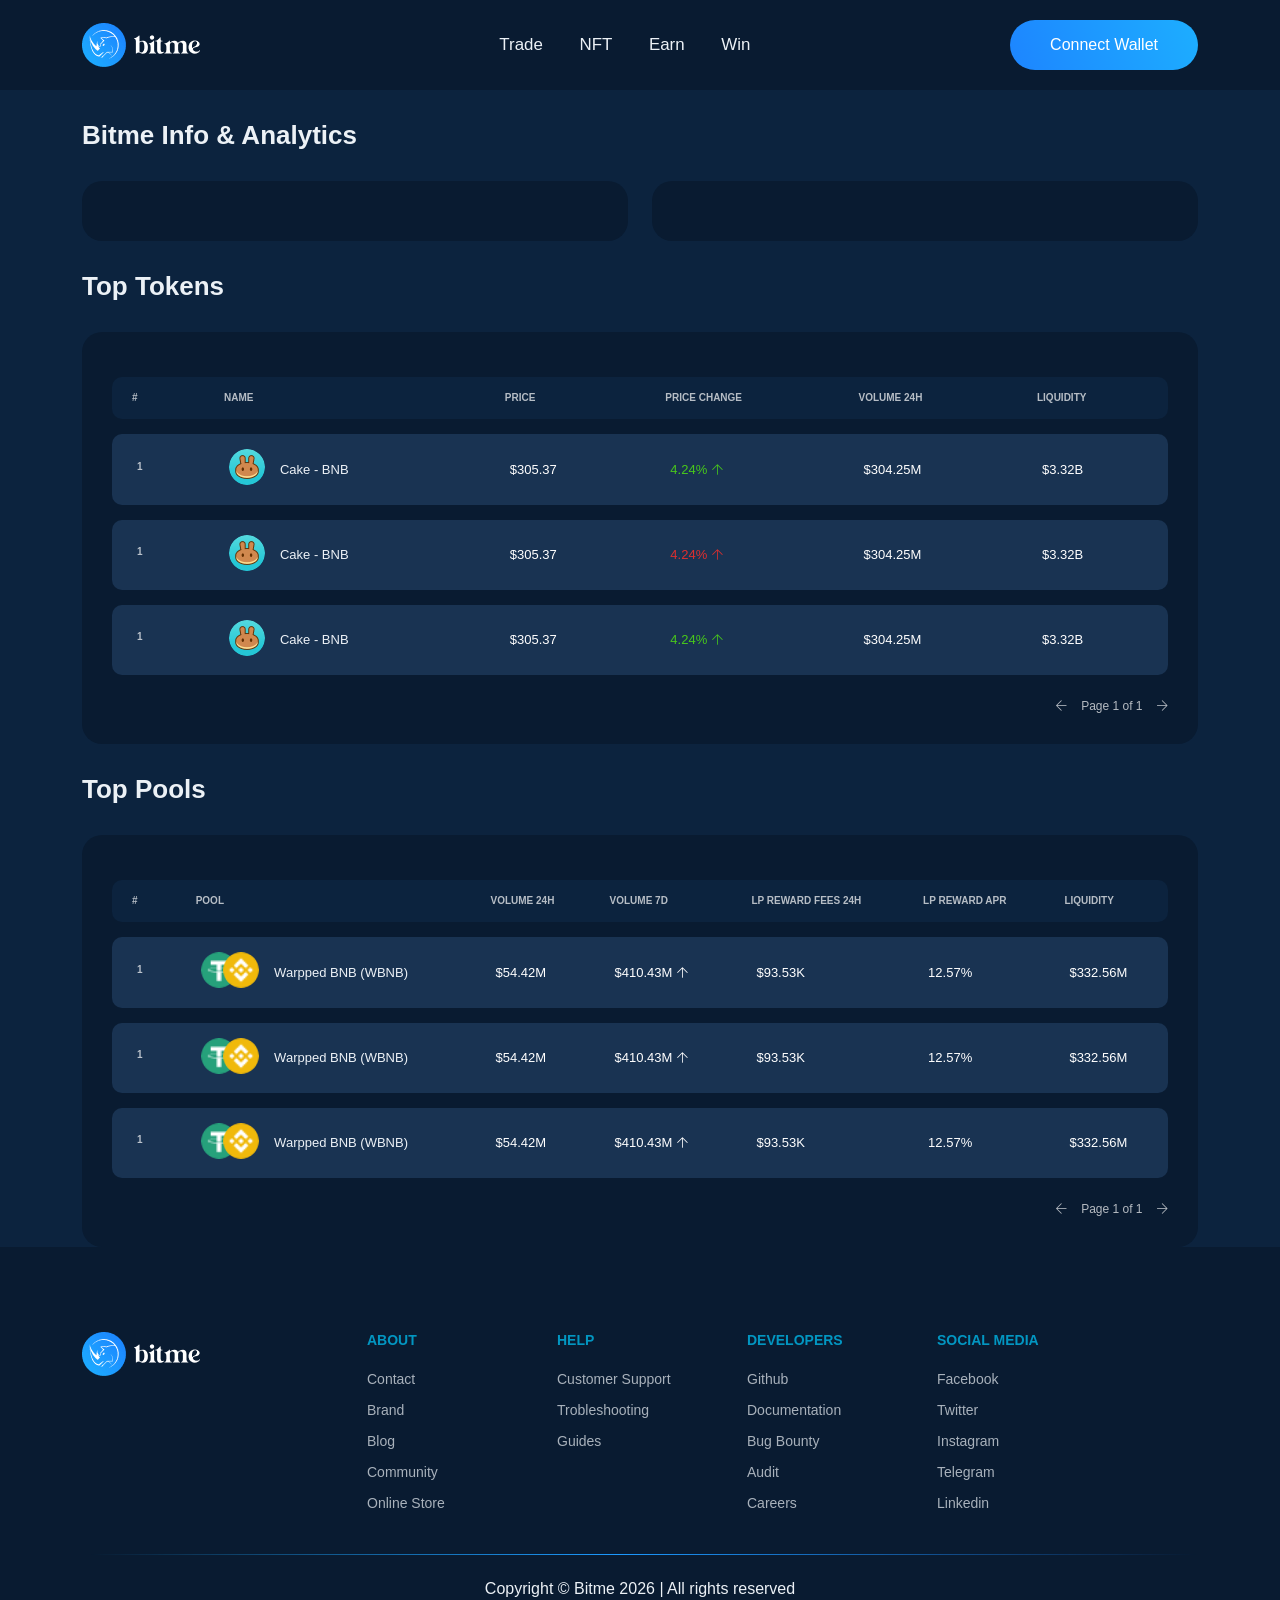
==== info.html @ 2648e47f "bitme-arif" ====
<!DOCTYPE html>
<html lang="en">

<head>
    <meta charset="UTF-8">
    <meta http-equiv="X-UA-Compatible" content="IE=edge">
    <meta name="viewport" content="width=device-width, initial-scale=1.0">
    <link rel="icon" href="assets/img/bitme-favicon.png" type="image" />

    <title>Bitme</title>

    <link rel="stylesheet" href="assets/css/bootstrap.min.css">
    <link rel="stylesheet" href="assets/css/fontawesome-all.min.css">
    <link rel="stylesheet" href="assets/css/nice-select.css">
    <link rel="stylesheet" href="assets/css/style.css">
</head>

<body>

    <!-- Header Start -->
    <header class="header-area">
        <nav id="navbar_top" class="navbar navbar-expand-lg">
            <div class="container">
                <a class="navbar-brand site-logo" href="index.html">
                    <img src="assets/img/bitme-site-logo.png" alt="site-logo">
                </a>
                <button class="navbar-toggler" type="button" data-bs-toggle="collapse" data-bs-target="#navbarText" aria-controls="navbarText" aria-expanded="false" aria-label="Toggle navigation">
          <span class="navbar-toggler-icon"></span>
        </button>
                <div class="collapse navbar-collapse" id="navbarText">
                    <ul class="navbar-nav main-menu pt-4 pt-lg-0 mb-2 mb-lg-0">
                        <li class="nav-item active">
                            <a class="nav-link" href="#">Trade</a>
                        </li>
                        <li class="nav-item">
                            <a class="nav-link" href="#roadmap">NFT</a>
                        </li>
                        <li class="nav-item">
                            <a class="nav-link" href="#">Earn</a>
                        </li>
                        <li class="nav-item">
                            <a class="nav-link" href="#">Win</a>
                        </li>

                        <div class="menu-btn">
                            <a href="#" class="boxed-btn">Connect wallet</a>
                        </div>
                    </ul>
                </div>
            </div>
        </nav>
    </header>
    <div class="header-clear"></div>
    <!-- Header End-->

    <!-- Analytics arae start -->
    <section class="min_padding_top analytics">
        <div class="container">
            <div class="row">
                <div class="col-md-12">
                    <div class="section_title">
                        <h2>Bitme Info & Analytics</h2>
                    </div>
                </div>
            </div>
            <div class="row">
                <div class="col-md-6">
                    <div class="page_card">
                        <div id="chart-3"></div>
                    </div>
                </div>
                <div class="col-md-6">
                    <div class="page_card">
                        <div id="chart-3"></div>
                    </div>
                </div>
            </div>
        </div>
    </section>
    <!-- Analytics arae end -->

    <!-- top token area start -->
    <section class="min_padding_top top_tokens">
        <div class="container">
            <div class="row">
                <div class="col-md-12">
                    <div class="section_title">
                        <h2>Top Tokens</h2>
                    </div>
                </div>
            </div>
            <div class="row">
                <div class="col-md-12">
                    <div class="page_card">
                        <div class="datainfo-table ">
                            <div class="datainfo-table-responsive">
                                <table>
                                    <tr>
                                        <th class="p-0 m-0"></th>
                                        <th class="text-uppercase">#</th>
                                        <th class="text-uppercase">Name</th>
                                        <th class="text-uppercase">price</th>
                                        <th class="text-uppercase">Price Change</th>
                                        <th class="text-uppercase">Volume 24H</th>
                                        <th class="text-uppercase">Liquidity</th>
                                    </tr>
                                    <tr class="custom_border ">
                                        <td><span>1</span></td>
                                        <td>
                                            <div class="d-flex align-items-center ">
                                                <div class="user_img ">
                                                    <div class="user_img_inner">
                                                        <img src="assets/img/data-info/1.png " alt=" ">
                                                    </div>
                                                </div>
                                                <div class="user_content ">
                                                    <p>Cake - BNB</p>
                                                </div>
                                            </div>
                                        </td>
                                        <td>
                                            <p>$305.37</p>
                                        </td>
                                        <td>
                                            <p class="text-green">4.24%<i class="fal fa-arrow-up"></i></p>
                                        </td>
                                        <td>
                                            <p>$304.25M</p>
                                        </td>
                                        <td>
                                            <p>$3.32B</p>
                                        </td>
                                    </tr>
                                    <tr class="custom_border ">
                                        <td><span>1</span></td>
                                        <td>
                                            <div class="d-flex align-items-center ">
                                                <div class="user_img ">
                                                    <div class="user_img_inner">
                                                        <img src="assets/img/data-info/1.png " alt=" ">
                                                    </div>
                                                </div>
                                                <div class="user_content ">
                                                    <p>Cake - BNB</p>
                                                </div>
                                            </div>
                                        </td>
                                        <td>
                                            <p>$305.37</p>
                                        </td>
                                        <td>
                                            <p class="text-red">4.24%<i class="fal fa-arrow-up"></i></p>
                                        </td>
                                        <td>
                                            <p>$304.25M</p>
                                        </td>
                                        <td>
                                            <p>$3.32B</p>
                                        </td>
                                    </tr>
                                    <tr class="custom_border ">
                                        <td><span>1</span></td>
                                        <td>
                                            <div class="d-flex align-items-center ">
                                                <div class="user_img ">
                                                    <div class="user_img_inner">
                                                        <img src="assets/img/data-info/1.png " alt=" ">
                                                    </div>
                                                </div>
                                                <div class="user_content ">
                                                    <p>Cake - BNB</p>
                                                </div>
                                            </div>
                                        </td>
                                        <td>
                                            <p>$305.37</p>
                                        </td>
                                        <td>
                                            <p class="text-green">4.24%<i class="fal fa-arrow-up"></i></p>
                                        </td>
                                        <td>
                                            <p>$304.25M</p>
                                        </td>
                                        <td>
                                            <p>$3.32B</p>
                                        </td>
                                    </tr>
                                </table>
                            </div>
                            <nav class="pagination ">
                                <ul>
                                    <li><a href="# "><i class="fal fa-arrow-left "></i></a></li>
                                    <li><span>Page 1 of 1</span></li>
                                    <li><a href="# "><i class="fal fa-arrow-right "></i></a></li>
                                </ul>
                            </nav>
                        </div>
                    </div>
                </div>
            </div>
        </div>
    </section>
    <!-- top token area end -->

    <!-- top pools ara start -->
    <section class="min_padding_top top_pools">
        <div class="container">
            <div class="row">
                <div class="col-md-12">
                    <div class="section_title">
                        <h2>Top Pools</h2>
                    </div>
                </div>
            </div>

            <div class="row">
                <div class="col-md-12">
                    <div class="page_card">
                        <div class="datainfo-table ">
                            <div class="datainfo-table-responsive">
                                <table>
                                    <tr>
                                        <th class="p-0 m-0"></th>
                                        <th class="text-uppercase">#</th>
                                        <th class="text-uppercase">Pool</th>
                                        <th class="text-uppercase">Volume 24H</th>
                                        <th class="text-uppercase">Volume 7D</th>
                                        <th class="text-uppercase">Lp Reward Fees 24H</th>
                                        <th class="text-uppercase">Lp Reward Apr</th>
                                        <th class="text-uppercase">Liquidity</th>
                                    </tr>
                                    <tr class="custom_border ">
                                        <td><span>1</span></td>
                                        <td>
                                            <div class="d-flex align-items-center ">
                                                <div class="user_img">
                                                    <div class="user_img_inner">
                                                        <img src="assets/img/data-info/2.png " alt=" ">
                                                    </div>
                                                    <div class="user_img_inner">
                                                        <img src="assets/img/data-info/3.png " alt=" ">
                                                    </div>
                                                </div>
                                                <div class="user_content ">
                                                    <p>Warpped BNB (WBNB)</p>
                                                </div>
                                            </div>
                                        </td>
                                        <td>
                                            <p>$54.42M</p>
                                        </td>
                                        <td>
                                            <p>$410.43M<i class="fal fa-arrow-up"></i></p>
                                        </td>
                                        <td>
                                            <p>$93.53K</p>
                                        </td>
                                        <td>
                                            <p>12.57%</p>
                                        </td>
                                        <td>
                                            <p>$332.56M</p>
                                        </td>
                                    </tr>
                                    <tr class="custom_border ">
                                        <td><span>1</span></td>
                                        <td>
                                            <div class="d-flex align-items-center ">
                                                <div class="user_img">
                                                    <div class="user_img_inner">
                                                        <img src="assets/img/data-info/2.png " alt=" ">
                                                    </div>
                                                    <div class="user_img_inner">
                                                        <img src="assets/img/data-info/3.png " alt=" ">
                                                    </div>
                                                </div>
                                                <div class="user_content ">
                                                    <p>Warpped BNB (WBNB)</p>
                                                </div>
                                            </div>
                                        </td>
                                        <td>
                                            <p>$54.42M</p>
                                        </td>
                                        <td>
                                            <p>$410.43M<i class="fal fa-arrow-up"></i></p>
                                        </td>
                                        <td>
                                            <p>$93.53K</p>
                                        </td>
                                        <td>
                                            <p>12.57%</p>
                                        </td>
                                        <td>
                                            <p>$332.56M</p>
                                        </td>
                                    </tr>
                                    <tr class="custom_border ">
                                        <td><span>1</span></td>
                                        <td>
                                            <div class="d-flex align-items-center ">
                                                <div class="user_img">
                                                    <div class="user_img_inner">
                                                        <img src="assets/img/data-info/2.png " alt=" ">
                                                    </div>
                                                    <div class="user_img_inner">
                                                        <img src="assets/img/data-info/3.png " alt=" ">
                                                    </div>
                                                </div>
                                                <div class="user_content ">
                                                    <p>Warpped BNB (WBNB)</p>
                                                </div>
                                            </div>
                                        </td>
                                        <td>
                                            <p>$54.42M</p>
                                        </td>
                                        <td>
                                            <p>$410.43M<i class="fal fa-arrow-up"></i></p>
                                        </td>
                                        <td>
                                            <p>$93.53K</p>
                                        </td>
                                        <td>
                                            <p>12.57%</p>
                                        </td>
                                        <td>
                                            <p>$332.56M</p>
                                        </td>
                                    </tr>
                                </table>
                            </div>
                            <nav class="pagination ">
                                <ul>
                                    <li><a href="# "><i class="fal fa-arrow-left "></i></a></li>
                                    <li><span>Page 1 of 1</span></li>
                                    <li><a href="# "><i class="fal fa-arrow-right "></i></a></li>
                                </ul>
                            </nav>
                        </div>
                    </div>
                </div>
            </div>
        </div>
    </section>
    <!-- top pools ara end -->


    <!--Footer Start-->
    <footer class="footer-area ">
        <div class="container ">
            <div class="row footer-top ">
                <div class="col-md-12 col-lg-3 text-md-center text-lg-start mb-4 mb-lg-0 ">
                    <a href="# " class="site-logo ">
                        <img src="assets/img/bitme-site-logo.png " alt="site-logo ">
                    </a>
                </div>
                <div class="col-sm-6 col-md-3 col-lg-2 mt-4 mt-md-0 ">
                    <div class="footer-widget ">
                        <h4>About</h4>
                        <ul>
                            <li><a href="# ">Contact</a></li>
                            <li><a href="# ">Brand</a></li>
                            <li><a href="# ">Blog</a></li>
                            <li><a href="# ">Community</a></li>
                            <li><a href="# ">Online Store</a></li>
                        </ul>
                    </div>
                </div>
                <div class="col-sm-6 col-md-3 col-lg-2 mt-4 mt-md-0 ">
                    <div class="footer-widget ">
                        <h4>HELP</h4>
                        <ul>
                            <li><a href="# ">Customer Support</a></li>
                            <li><a href="# ">Trobleshooting</a></li>
                            <li><a href="# ">Guides</a></li>
                        </ul>
                    </div>
                </div>
                <div class="col-sm-6 col-md-3 col-lg-2 mt-4 mt-md-0 ">
                    <div class="footer-widget ">
                        <h4>DEVELOPERS</h4>
                        <ul>
                            <li><a href="# ">Github</a></li>
                            <li><a href="# ">Documentation</a></li>
                            <li><a href="# ">Bug Bounty</a></li>
                            <li><a href="# ">Audit</a></li>
                            <li><a href="# ">Careers</a></li>
                        </ul>
                    </div>
                </div>
                <div class="col-sm-6 col-md-3 col-lg-2 mt-4 mt-md-0 ">
                    <div class="footer-widget ">
                        <h4>social media</h4>
                        <ul>
                            <li><a href="# ">Facebook</a></li>
                            <li><a href="# ">Twitter</a></li>
                            <li><a href="# ">Instagram</a></li>
                            <li><a href="# ">Telegram</a></li>
                            <li><a href="# ">Linkedin</a></li>
                        </ul>
                    </div>
                </div>
            </div>

            <div class="row footer-bottom justify-content-center align-items-center ">
                <img src="assets/img/Line-border.png " alt="bitme-line-border ">
                <div class="col-md-6 col-lg-6 mt-4 mt-md-0 py-4 text-center ">
                    <p>Copyright &copy; Bitme
                        <script>
                            document.write(new Date().getFullYear())
                        </script> | All rights reserved</p>
                </div>
            </div>
        </div>
    </footer>
    <!--Footer End-->

    <script src="assets/js/jquery.min.js "></script>
    <script src="assets/js/bootstrap.min.js "></script>
    <script src="assets/js/jquery.nice-select.min.js "></script>
    <script src="assets/js/popper.min.js "></script>
    <script src="assets/js/main.js "></script>
</body>

</html>
---- assets/css/nice-select.css ----
.nice-select {
  -webkit-tap-highlight-color: transparent;
  background-color: #fff;
  border-radius: 5px;
  border: solid 1px #e8e8e8;
  box-sizing: border-box;
  clear: both;
  cursor: pointer;
  display: block;
  float: left;
  font-family: inherit;
  font-size: 14px;
  font-weight: normal;
  height: 42px;
  line-height: 40px;
  outline: none;
  padding-left: 18px;
  padding-right: 30px;
  position: relative;
  text-align: left !important;
  -webkit-transition: all 0.2s ease-in-out;
  transition: all 0.2s ease-in-out;
  -webkit-user-select: none;
     -moz-user-select: none;
      -ms-user-select: none;
          user-select: none;
  white-space: nowrap;
  width: auto; }
  .nice-select:hover {
    border-color: #dbdbdb; }
  .nice-select:active, .nice-select.open, .nice-select:focus {
    border-color: #999; }
  .nice-select:after {
    border-bottom: 2px solid #999;
    border-right: 2px solid #999;
    content: '';
    display: block;
    height: 5px;
    margin-top: -4px;
    pointer-events: none;
    position: absolute;
    right: 12px;
    top: 50%;
    -webkit-transform-origin: 66% 66%;
        -ms-transform-origin: 66% 66%;
            transform-origin: 66% 66%;
    -webkit-transform: rotate(45deg);
        -ms-transform: rotate(45deg);
            transform: rotate(45deg);
    -webkit-transition: all 0.15s ease-in-out;
    transition: all 0.15s ease-in-out;
    width: 5px; }
  .nice-select.open:after {
    -webkit-transform: rotate(-135deg);
        -ms-transform: rotate(-135deg);
            transform: rotate(-135deg); }
  .nice-select.open .list {
    opacity: 1;
    pointer-events: auto;
    -webkit-transform: scale(1) translateY(0);
        -ms-transform: scale(1) translateY(0);
            transform: scale(1) translateY(0); }
  .nice-select.disabled {
    border-color: #ededed;
    color: #999;
    pointer-events: none; }
    .nice-select.disabled:after {
      border-color: #cccccc; }
  .nice-select.wide {
    width: 100%; }
    .nice-select.wide .list {
      left: 0 !important;
      right: 0 !important; }
  .nice-select.right {
    float: right; }
    .nice-select.right .list {
      left: auto;
      right: 0; }
  .nice-select.small {
    font-size: 12px;
    height: 36px;
    line-height: 34px; }
    .nice-select.small:after {
      height: 4px;
      width: 4px; }
    .nice-select.small .option {
      line-height: 34px;
      min-height: 34px; }
  .nice-select .list {
    background-color: #fff;
    border-radius: 5px;
    box-shadow: 0 0 0 1px rgba(68, 68, 68, 0.11);
    box-sizing: border-box;
    margin-top: 4px;
    opacity: 0;
    overflow: hidden;
    padding: 0;
    pointer-events: none;
    position: absolute;
    top: 100%;
    left: 0;
    -webkit-transform-origin: 50% 0;
        -ms-transform-origin: 50% 0;
            transform-origin: 50% 0;
    -webkit-transform: scale(0.75) translateY(-21px);
        -ms-transform: scale(0.75) translateY(-21px);
            transform: scale(0.75) translateY(-21px);
    -webkit-transition: all 0.2s cubic-bezier(0.5, 0, 0, 1.25), opacity 0.15s ease-out;
    transition: all 0.2s cubic-bezier(0.5, 0, 0, 1.25), opacity 0.15s ease-out;
    z-index: 9; }
    .nice-select .list:hover .option:not(:hover) {
      background-color: transparent !important; }
  .nice-select .option {
    cursor: pointer;
    font-weight: 400;
    line-height: 40px;
    list-style: none;
    min-height: 40px;
    outline: none;
    padding-left: 18px;
    padding-right: 29px;
    text-align: left;
    -webkit-transition: all 0.2s;
    transition: all 0.2s; }
    .nice-select .option:hover, .nice-select .option.focus, .nice-select .option.selected.focus {
      background-color: #f6f6f6; }
    .nice-select .option.selected {
      font-weight: bold; }
    .nice-select .option.disabled {
      background-color: transparent;
      color: #999;
      cursor: default; }

.no-csspointerevents .nice-select .list {
  display: none; }

.no-csspointerevents .nice-select.open .list {
  display: block; }
---- assets/css/style.css ----
/*
Theme Name: Bitme
Theme URI: 
Author: 
Author URI: 
Version: 1.0
*/
@import url("http://fonts.cdnfonts.com/css/sofia-pro");
body {
  font-family: "Sofia Pro", sans-serif;
  font-size: 16px;
  font-weight: 400;
  line-height: 1.2;
  color: #ECF1F6;
  background-color: #0c233e;
}

html,
body {
  height: 100%;
}

h1,
h2,
h3,
h4,
h5,
h6 {
  font-weight: 700;
  margin: 0 0 10px;
  color: #ECF1F6;
}

p {
  margin: 0 0 0px;
}

img {
  max-width: 100%;
  height: auto;
}

ul,
ol {
  list-style: none;
  padding: 0;
  margin: 0;
}

a {
  text-decoration: none !important;
  -webkit-transition: all .3s ease-in-out;
  transition: all .3s ease-in-out;
}

input,
textarea,
button {
  padding: 10px 25px;
  border: 1px solid #f1f1f1;
  outline: none;
  -webkit-transition: all .3s ease-in-out;
  transition: all .3s ease-in-out;
}

input::-webkit-input-placeholder,
textarea::-webkit-input-placeholder {
  position: relative;
  left: 0;
  -webkit-transition: all .3s ease-in-out;
  transition: all .3s ease-in-out;
}

input:-ms-input-placeholder,
textarea:-ms-input-placeholder {
  position: relative;
  left: 0;
  -webkit-transition: all .3s ease-in-out;
  transition: all .3s ease-in-out;
}

input::-ms-input-placeholder,
textarea::-ms-input-placeholder {
  position: relative;
  left: 0;
  -webkit-transition: all .3s ease-in-out;
  transition: all .3s ease-in-out;
}

input::placeholder,
textarea::placeholder {
  position: relative;
  left: 0;
  -webkit-transition: all .3s ease-in-out;
  transition: all .3s ease-in-out;
}

input:focus::-webkit-input-placeholder,
textarea:focus::-webkit-input-placeholder {
  left: 5px;
  opacity: 0;
}

input:focus:-ms-input-placeholder,
textarea:focus:-ms-input-placeholder {
  left: 5px;
  opacity: 0;
}

input:focus::-ms-input-placeholder,
textarea:focus::-ms-input-placeholder {
  left: 5px;
  opacity: 0;
}

input:focus::placeholder,
textarea:focus::placeholder {
  left: 5px;
  opacity: 0;
}

input:focus,
textarea:focus,
button:focus {
  outline: none;
  border-color: #f3f3f3;
}

nav ul li {
  display: inline-block;
  position: relative;
  -webkit-transition: all .3s ease-in-out;
  transition: all .3s ease-in-out;
}

/*Hide number spin button*/
input::-webkit-outer-spin-button,
input::-webkit-inner-spin-button {
  -webkit-appearance: none;
  margin: 0;
}

input[type=number] {
  -moz-appearance: textfield;
}

.boxed-btn,
.inline-btn {
  color: white !important;
  font-weight: 400;
  line-height: 120%;
  padding: 15px 40px 15px 40px;
  display: inline-block;
  border-radius: 100px;
  text-transform: capitalize;
  background: #1d85ff;
  background: linear-gradient(70deg, #1d85ff 0%, #1daeff 100%);
}

.boxed-btn:hover,
.inline-btn:hover {
  background: #1d85ff;
  background: linear-gradient(-70deg, #1d85ff 0%, #1daeff 100%);
}

.boxed_btn {
  display: inline-block;
  border-radius: 20px;
  background-color: #091B31;
  font-weight: 600;
  padding: 15px 30px;
}

@media only screen and (max-width: 767px) {
  .boxed_btn {
    padding: 12px 20px;
  }
}

.boxed_btn:hover {
  background: #1d85ff;
  background: linear-gradient(70deg, #1d85ff 0%, #1daeff 100%);
}

.boxed_btn:hover span {
  -webkit-text-fill-color: white;
}

.boxed_btn span {
  background: #1d85ff;
  background: linear-gradient(70deg, #1d85ff 0%, #1daeff 100%);
  -webkit-background-clip: text;
  -webkit-text-fill-color: transparent;
  display: -webkit-box;
  display: -ms-flexbox;
  display: flex;
  -webkit-box-align: center;
      -ms-flex-align: center;
          align-items: center;
}

.boxed_btn i {
  margin-left: 10px;
}

#back_to_top {
  display: inline-block;
  width: 40px;
  height: 40px;
  line-height: 40px;
  text-align: center;
  position: fixed;
  font-size: var(--font-size-nine);
  color: #1c1c1c;
  bottom: 30px;
  right: 30px;
  opacity: 0;
  visibility: hidden;
  z-index: 1000;
  border-radius: 50%;
}

#back_to_top.show {
  opacity: 1;
  visibility: visible;
}

#preloader {
  position: fixed;
  top: 0;
  left: 0;
  right: 0;
  bottom: 0;
  background-color: #f7f7f7;
  z-index: 99999999999999;
  height: 100%;
}

.section_padding_bottom {
  padding-bottom: 80px;
}

@media only screen and (max-width: 767px) {
  .section_padding_bottom {
    padding-bottom: 50px;
  }
}

@media only screen and (max-width: 479px) {
  .section_padding_bottom {
    padding-bottom: 35px;
  }
}

.min_padding {
  margin: 30px 0px;
}

@media only screen and (max-width: 991px) {
  .min_padding {
    margin: 25px 0px;
  }
}

@media only screen and (max-width: 479px) {
  .min_padding {
    margin: 20px 0px;
  }
}

.min_padding_top {
  margin-top: 30px;
}

@media only screen and (max-width: 991px) {
  .min_padding_top {
    margin-top: 25px;
  }
}

@media only screen and (max-width: 479px) {
  .min_padding_top {
    margin-top: 20px;
  }
}

.section_title {
  margin-bottom: 30px;
}

@media only screen and (max-width: 991px) {
  .section_title {
    margin-bottom: 20px;
  }
}

@media only screen and (max-width: 479px) {
  .section_title {
    margin-bottom: 15px;
  }
}

.section_title h2 {
  font-size: 26px;
  margin-bottom: 0px;
}

.custom_border {
  position: relative;
}

.custom_border > * {
  background-color: #193352;
  border-radius: 10px;
}

.custom_border::before {
  content: "";
  width: 100%;
  height: 101%;
  background: linear-gradient(92.9deg, rgba(29, 133, 255, 0) 0.35%, #1DAEFF 100%);
  background-origin: border-box;
  position: absolute;
  top: 50%;
  left: 50%;
  z-index: -1;
  border-radius: 10px;
  -webkit-transform: translate(-50%, -50%);
          transform: translate(-50%, -50%);
}

.checkbox label {
  display: -webkit-box;
  display: -ms-flexbox;
  display: flex;
  -webkit-box-align: center;
      -ms-flex-align: center;
          align-items: center;
  cursor: pointer;
}

.checkbox input {
  display: none;
}

.checkbox input:checked ~ label .checkbox_icon {
  background: #1d85ff;
  background: linear-gradient(70deg, #1d85ff 0%, #1daeff 100%);
}

.checkbox input:checked ~ label .checkbox_icon::before {
  left: 100%;
  margin-left: calc(100% - 45px);
}

.checkbox_icon {
  display: inline-block;
  width: 30px;
  height: 16px;
  background-color: #091B31;
  position: relative;
  border-radius: 100px;
}

.checkbox_icon::before {
  content: "";
  width: 12px;
  height: 12px;
  border-radius: 100%;
  background-color: white;
  position: absolute;
  top: 50%;
  left: 3px;
  -webkit-transform: translateY(-50%);
          transform: translateY(-50%);
  -webkit-transition: all .3s ease-in-out;
  transition: all .3s ease-in-out;
}

.checkbox_title {
  font-size: 13px;
  font-weight: 500;
  margin-left: 10px;
  -webkit-user-select: none;
     -moz-user-select: none;
      -ms-user-select: none;
          user-select: none;
}

.input-control {
  position: relative;
}

.input-control-label {
  display: block;
  margin-bottom: 10px;
}

.input-control-icon {
  position: absolute;
  bottom: 14px;
  left: 20px;
  z-index: 1;
  font-size: 15px;
  cursor: pointer;
}

.input-control-icon ~ input {
  padding-left: 43px;
}

.input-control-input {
  position: relative;
  background-color: #0c233e;
  border-color: #00CBFF;
  color: #ECF1F6;
  font-size: 13px;
  padding: 14px 20px;
  width: 100%;
  border-radius: 10px;
}

.input-control-input::-webkit-input-placeholder {
  color: #ECF1F6;
}

.input-control-input:-ms-input-placeholder {
  color: #ECF1F6;
}

.input-control-input::-ms-input-placeholder {
  color: #ECF1F6;
}

.input-control-input::placeholder {
  color: #ECF1F6;
}

.nice-select {
  width: 100%;
  background: #193352;
  background: -webkit-gradient(linear, left top, left bottom, from(#193352), to(rgba(25, 51, 82, 0)));
  background: linear-gradient(180deg, #193352 0%, rgba(25, 51, 82, 0) 100%);
  padding: 14px 18px;
  height: auto;
  line-height: 1.3;
  border-radius: 10px;
  border: 1px solid #00CBFF !important;
}

.nice-select::after {
  display: none;
}

.nice-select .current {
  color: #ECF1F6;
  position: relative;
  display: -webkit-box;
  display: -ms-flexbox;
  display: flex;
  -webkit-box-align: center;
      -ms-flex-align: center;
          align-items: center;
  -webkit-box-pack: justify;
      -ms-flex-pack: justify;
          justify-content: space-between;
  -webkit-box-orient: horizontal;
  -webkit-box-direction: reverse;
      -ms-flex-direction: row-reverse;
          flex-direction: row-reverse;
}

.nice-select .current::before {
  content: "\f0d7";
  font-family: "Font Awesome 5 Pro";
  font-weight: 900;
  color: #ECF1F6;
}

.nice-select.open .current::before {
  content: "\f0d8";
}

.nice-select .list {
  width: 100%;
  background-color: #0c233e;
}

.nice-select .list li {
  border-radius: 0 !important;
}

.nice-select .list li.selected, .nice-select .list li:hover {
  background-color: #091B31 !important;
}

.page_navbar .nav {
  margin-bottom: 0px;
}

.page_navbar .nav-item {
  --site-radius: 10px;
}

.page_navbar .nav-item:first-child > * {
  border-top-left-radius: var(--site-radius) !important;
  border-bottom-left-radius: var(--site-radius) !important;
}

.page_navbar .nav-item:last-child > * {
  border-top-right-radius: var(--site-radius) !important;
  border-bottom-right-radius: var(--site-radius) !important;
}

.page_navbar .nav-item.active > * {
  background: #1d85ff;
  background: linear-gradient(70deg, #1d85ff 0%, #1daeff 100%);
}

.page_navbar .nav-link {
  border-radius: 0px;
  font-size: 16px;
  line-height: 1.2;
  background-color: #091B31;
  color: white !important;
  padding: 15px 32px;
}

@media only screen and (max-width: 767px) {
  .page_navbar .nav-link {
    padding: 13px 23px;
  }
}

@media only screen and (max-width: 479px) {
  .page_navbar .nav-link {
    padding: 10px 20px;
  }
}

.pagination {
  -webkit-box-pack: end;
      -ms-flex-pack: end;
          justify-content: flex-end;
  margin-top: 25px;
}

.pagination ul li a,
.pagination ul li span {
  display: block;
  color: rgba(255, 255, 255, 0.7);
  font-size: 12px;
}

.pagination ul li span {
  margin: 0 10px;
}

.pagination ul li a {
  padding: 10px;
  margin: -10px;
}

.pagination ul li a:hover {
  color: #00CBFF;
}

.text-green {
  color: #48C81B !important;
}

.text-red {
  color: #DD2F2F !important;
}

/*=== HEADINGA AREA CSS START ===*/
.header-area {
  position: fixed;
  left: 0;
  top: 0;
  width: 100%;
  z-index: 999;
  padding: 23px 0;
  background-color: #091B31;
}

@media only screen and (max-width: 991px) {
  .header-area {
    padding: 15px 0px;
  }
}

@media only screen and (max-width: 479px) {
  .header-area {
    padding: 10px 0px;
  }
}

.header-area .navbar-toggler {
  width: 40px;
  height: 40px;
  -webkit-filter: invert(100%) sepia(0%) saturate(1%) hue-rotate(141deg) brightness(101%) contrast(100%);
          filter: invert(100%) sepia(0%) saturate(1%) hue-rotate(141deg) brightness(101%) contrast(100%);
}

@media only screen and (max-width: 479px) {
  .header-area .navbar-toggler {
    width: 35px;
    height: 35px;
  }
}

.header-area .navbar-toggler[aria-expanded=false] {
  background-image: url("data:image/svg+xml,%3csvg xmlns=%27http://www.w3.org/2000/svg%27 viewBox=%270 0 30 30%27%3e%3cpath stroke=%27rgba%280, 0, 0, 0.55%29%27 stroke-linecap=%27round%27 stroke-miterlimit=%2710%27 stroke-width=%272%27 d=%27M4 7h22M4 15h22M4 23h22%27/%3e%3c/svg%3e");
}

.header-area .navbar-toggler[aria-expanded=true] {
  background-image: url("data:image/svg+xml;charset=UTF-8, %3csvg xmlns='http://www.w3.org/2000/svg' xmlns:xlink='http://www.w3.org/1999/xlink' width='30' height='30' viewBox='0 0 30 30'%3e%3cdefs%3e%3cclipPath id='clip-path'%3e%3crect id='Rectangle_369' data-name='Rectangle 369' width='30' height='30' transform='translate(433 201)' fill='%236b7073'/%3e%3c/clipPath%3e%3c/defs%3e%3cg id='close' transform='translate(-433 -201)' clip-path='url(%23clip-path)'%3e%3cpath id='download-icon-CLOSE-131994911256789607_0' d='M8.452,38.284a.939.939,0,0,0,1.327,0l13.4-13.414,13.4,13.414A.938.938,0,0,0,37.9,36.958l-13.385-13.4L37.9,10.159a.937.937,0,0,0-1.327-1.325l-13.4,13.414L9.778,8.834a.937.937,0,0,0-1.327,1.325l13.383,13.4L8.451,36.958A.937.937,0,0,0,8.452,38.284Z' transform='translate(424.823 192.442)' fill='%23231f20'/%3e%3c/g%3e%3c/svg%3e ");
  background-repeat: no-repeat;
  background-size: 60%;
  background-position: center;
}

.header-clear {
  height: 90px;
}

@media only screen and (max-width: 991px) {
  .header-clear {
    height: 74px;
  }
}

.fixed-top .site-logo img {
  max-width: 180px;
}

.navbar > .container {
  -webkit-box-align: center;
      -ms-flex-align: center;
          align-items: center;
}

.fixed-top > .container {
  -webkit-box-align: center;
      -ms-flex-align: center;
          align-items: center;
}

.navbar-brand,
.navbar {
  padding: 0;
}

.header-area .main-menu {
  -webkit-box-pack: center;
      -ms-flex-pack: center;
          justify-content: center;
  width: 100%;
  position: relative;
  -webkit-box-align: center;
      -ms-flex-align: center;
          align-items: center;
  padding-right: 186px;
}

@media only screen and (max-width: 479px) {
  .header-area .main-menu {
    padding: 10px !important;
    padding-bottom: 15px !important;
  }
}

.hero-content-area-wrapper {
  position: relative;
  z-index: 9;
}

.menu-btn {
  position: absolute;
  right: 0;
}

.header-area .main-menu li {
  margin-left: 40px;
}

.header-area .main-menu li a {
  font-size: var(--font-size-five);
  line-height: 120%;
  color: var(--color-white);
  -webkit-transition: all 0.3s ease;
  transition: all 0.3s ease;
}

.header-area .main-menu li a:hover {
  color: #00CBFF;
}

/**
 * ## Humberger Menu Style
 * --------------------------- */
.navbar-toggler,
.navbar-toggler:focus,
.navbar-toggler:active,
.navbar-toggler-icon:focus {
  outline: none;
  -webkit-box-shadow: none;
          box-shadow: none;
  border: 0;
}

.site-logo img {
  max-width: 119px;
}

@media screen and (min-width: 992px) and (max-width: 1280px) {
  .header-area .main-menu li {
    margin-left: calc(15px + 25 * ((100vw - 992px) / 1280));
  }
  .header-area .main-menu li a {
    font-size: calc(16px + 4 * ((100vw - 992px) / 1280));
  }
  @-webkit-keyframes jumpInfinite {
    0% {
      left: 30px;
    }
    50% {
      left: 60px;
    }
    100% {
      left: 30px;
    }
  }
  @keyframes jumpInfinite {
    0% {
      left: 30px;
    }
    50% {
      left: 60px;
    }
    100% {
      left: 30px;
    }
  }
}

@media only screen and (max-width: 991px) {
  .fixed-top {
    top: 0px;
    -webkit-transform: translateY(0px);
            transform: translateY(0px);
  }
  .hero-area p {
    line-height: 1.5;
  }
  .header-area .main-menu li {
    margin: 0;
  }
  .header-area .main-menu li a:hover:after,
  .header-area .main-menu li.active > a:after,
  .footer-menu li a:hover:after {
    width: 30px;
  }
  .header-area .main-menu li a {
    display: inline-block;
  }
  .navbar-nav {
    text-align: center;
  }
  .menu-btn {
    position: relative;
    margin-top: 22px;
  }
  .header-area .main-menu {
    -webkit-box-align: start;
        -ms-flex-align: start;
            align-items: start;
    padding: 20px;
    padding-bottom: 25px;
    margin-top: 20px;
  }
  .navbar-nav {
    text-align: center;
    background: #0c233e;
  }
  .header-area .main-menu li {
    width: 100%;
  }
  .header-area .main-menu li a {
    display: block;
    padding: 15px;
    text-align: left;
    border-bottom: 1px solid #ccc3;
  }
  .navbar-toggler {
    padding-right: 0px;
  }
}

/*=== HEADINGA AREA CSS END ===*/
/*=== form and pools css ===*/
.banner_info {
  background: #193352;
  background: -webkit-gradient(linear, left top, left bottom, from(#193352), to(rgba(25, 51, 82, 0)));
  background: linear-gradient(180deg, #193352 0%, rgba(25, 51, 82, 0) 100%);
  padding: 30px;
  border-radius: 30px;
  position: relative;
  z-index: 1;
}

@media only screen and (max-width: 767px) {
  .banner_info {
    padding: 20px;
    border-radius: 20px;
  }
}

.banner_info::before {
  content: "";
  width: 100%;
  height: 100%;
  max-width: 555px;
  position: absolute;
  top: 0;
  right: 0;
  width: 100%;
  height: 100%;
  background-image: url(../img/breadcrumb-bg.svg);
  background-position: right center;
  background-repeat: no-repeat;
  background-size: cover;
  z-index: -1;
}

.banner_info::after {
  position: absolute;
  top: 0;
  left: 0;
  width: 100%;
  height: 100%;
  background-color: rgba(12, 35, 62, 0.5);
  z-index: -1;
}

@media only screen and (max-width: 767px) {
  .banner_info::after {
    content: "";
  }
}

.banner_info h3 {
  font-size: 40px;
  line-height: 1.2;
  margin-bottom: 15px;
}

@media only screen and (min-width: 1200px) and (max-width: 1439px) {
  .banner_info h3 {
    font-size: 36px;
  }
}

@media only screen and (min-width: 992px) and (max-width: 1199px) {
  .banner_info h3 {
    font-size: 34px;
  }
}

@media only screen and (min-width: 768px) and (max-width: 991px) {
  .banner_info h3 {
    font-size: 30px;
  }
}

@media only screen and (max-width: 767px) {
  .banner_info h3 {
    font-size: 28px;
  }
}

@media only screen and (max-width: 479px) {
  .banner_info h3 {
    font-size: 24px;
  }
}

@media only screen and (max-width: 767px) {
  .banner_info h3 {
    margin-bottom: 10px;
  }
}

.banner_info p {
  margin-bottom: 20px;
}

@media only screen and (max-width: 767px) {
  .banner_info p {
    font-size: 14px;
  }
}

.datainfo_header {
  margin-bottom: 15px;
}

@media only screen and (max-width: 991px) {
  .datainfo_header {
    margin-bottom: 10px;
  }
}

.datainfo_header_left {
  display: -webkit-box;
  display: -ms-flexbox;
  display: flex;
  -ms-flex-wrap: wrap;
      flex-wrap: wrap;
  gap: 20px;
}

@media only screen and (max-width: 991px) {
  .datainfo_header_left {
    margin-bottom: 20px;
  }
}

@media only screen and (max-width: 479px) {
  .datainfo_header_left {
    gap: 15px;
  }
}

.datainfo_header_left > div {
  max-width: 100%;
  -webkit-box-flex: 1;
      -ms-flex: 1;
          flex: 1;
}

.datainfo_header_right {
  display: -webkit-box;
  display: -ms-flexbox;
  display: flex;
  -webkit-box-align: center;
      -ms-flex-align: center;
          align-items: center;
  -webkit-box-pack: end;
      -ms-flex-pack: end;
          justify-content: flex-end;
  gap: 30px;
}

@media only screen and (max-width: 991px) {
  .datainfo_header_right {
    -webkit-box-pack: justify;
        -ms-flex-pack: justify;
            justify-content: space-between;
  }
}

@media only screen and (max-width: 479px) {
  .datainfo_header_right {
    gap: 15px;
  }
}

.datainfo_header_right > .custom_border::before {
  width: 101%;
  height: 104%;
  border-radius: 100px;
}

.datainfo_header_right .related {
  padding: 5px;
  border-radius: 100px;
}

.datainfo_header_right .related li a {
  display: block;
  font-size: 13px;
  font-weight: 700;
  color: #ECF1F6;
  border-radius: 100px;
  padding: 6px 15px;
}

@media only screen and (max-width: 479px) {
  .datainfo_header_right .related li a {
    padding: 5px 10px;
  }
}

.datainfo_header_right .related li a.active {
  background: #1d85ff;
  background: linear-gradient(70deg, #1d85ff 0%, #1daeff 100%);
  color: white;
}

.datainfo_header_right .related li a:hover {
  background: #1d85ff;
  background: linear-gradient(-70deg, #1d85ff 0%, #1daeff 100%);
  color: white;
}

.datainfo_header_right .view_option li:not(:first-child) {
  margin-left: 10px;
}

@media only screen and (max-width: 479px) {
  .datainfo_header_right .view_option li:not(:first-child) {
    margin-left: 5px;
  }
}

.datainfo_header_right .view_option li.custom_border::before {
  width: 103%;
  height: 104%;
}

.datainfo_header_right .view_option li.active::before {
  display: none;
}

.datainfo_header_right .view_option li.active a {
  background-color: #091B31;
}

.datainfo_header_right .view_option li a {
  display: block;
  padding: 12px;
  border-radius: 10px;
}

@media only screen and (max-width: 767px) {
  .datainfo_header_right .view_option li a {
    padding: 10px;
  }
}

@media only screen and (max-width: 479px) {
  .datainfo_header_right .view_option li a {
    padding: 5px 8px;
  }
}

@media only screen and (max-width: 479px) {
  .datainfo_header_right .view_option li a svg {
    width: 18px;
    height: 18px;
  }
}

@media only screen and (max-width: 767px) {
  .datainfo-table-responsive {
    overflow-y: hidden;
    overflow-x: scroll;
  }
}

.datainfo-table .custom_border > * {
  border-radius: 0;
}

.datainfo-table .custom_border::before {
  width: 101%;
  margin-left: -5px;
}

@media only screen and (max-width: 767px) {
  .datainfo-table .custom_border::before {
    width: 102%;
  }
}

.datainfo-table .d-flex > div {
  max-width: 100%;
  -webkit-box-flex: 0;
      -ms-flex: 0 0 auto;
          flex: 0 0 auto;
}

.datainfo-table .user_img_inner {
  display: inline-block;
  --user-img: 36px;
  --user-img-sp: 18px;
  height: var(--user-img);
  width: var(--user-img);
  border-radius: 100%;
  overflow: hidden;
}

.datainfo-table .user_img_inner:not(:first-child) {
  position: relative;
  right: var(--user-img-sp);
  margin-right: calc(var(--user-img-sp) * -1);
}

.datainfo-table .user_img_inner img {
  width: 100%;
  height: 100%;
  -o-object-fit: cover;
     object-fit: cover;
}

.datainfo-table .user_content {
  padding-left: 15px;
}

@media only screen and (max-width: 767px) {
  .datainfo-table .user_content {
    padding-left: 10px;
  }
}

.datainfo-table .user_content p {
  overflow: hidden;
  text-overflow: ellipsis;
  display: -webkit-box;
  -webkit-line-clamp: 1;
  -webkit-box-orient: vertical;
  font-size: 16px;
}

@media only screen and (max-width: 767px) {
  .datainfo-table .user_content p {
    font-size: 14px;
  }
}

.datainfo-table table {
  width: 100%;
  border-collapse: separate;
  border-spacing: 0px 15px;
}

@media only screen and (max-width: 767px) {
  .datainfo-table table {
    width: 700px !important;
    border-spacing: 0px 10px;
  }
}

.datainfo-table table tr td {
  padding: 15px 20px;
}

@media only screen and (max-width: 767px) {
  .datainfo-table table tr td {
    padding: 10px 15px !important;
  }
}

.datainfo-table table tr td:first-child {
  border-top-left-radius: 10px;
  border-bottom-left-radius: 10px;
  padding-left: 30px;
}

.datainfo-table table tr td:last-child {
  border-top-right-radius: 10px;
  border-bottom-right-radius: 10px;
}

.datainfo-table table tr td .checkbox input:checked ~ label span::before {
  background-color: white;
}

.datainfo-table table tr td .checkbox_icon::before {
  background-color: #00CBFF;
}

.datainfo-table table tr td span {
  font-size: 10px;
  font-weight: 600;
  display: block;
  margin-bottom: 5px;
  color: rgba(255, 255, 255, 0.7);
}

.datainfo-table table tr td > a {
  font-size: 13px;
  color: #00CBFF !important;
}

.datainfo-table table tr td > a:hover {
  opacity: .8;
}

.datainfo-table table tr td > p {
  font-size: 16px;
  color: white;
}

@media only screen and (max-width: 767px) {
  .datainfo-table table tr td > p {
    font-size: 14px;
  }
}

.datainfo-table table tr td .dropdown > span {
  --table-info: 25px;
  margin: auto;
  width: var(--table-info);
  height: var(--table-info);
  line-height: var(--table-info);
  background-color: #091B31;
  border-radius: 100%;
  color: white;
  margin-bottom: 0px;
  cursor: pointer;
  -webkit-transition: all .3s ease-in-out;
  transition: all .3s ease-in-out;
  color: rgba(255, 255, 255, 0.7);
}

.datainfo-table table tr td .dropdown > span:hover {
  background-color: #00CBFF;
  color: #091B31;
}

.datainfo-table .pagination {
  margin-top: 5px;
}

/*=== INFO PAGE CSS ===*/
.page_card {
  background-color: #091B31;
  padding: 30px;
  border-radius: 20px;
}

@media only screen and (max-width: 767px) {
  .page_card {
    padding: 20px;
  }
}

.page_card .datainfo-table table tr th {
  padding: 15px 20px;
  background-color: #0c233e;
  font-size: 10px;
  color: rgba(255, 255, 255, 0.7);
}

@media only screen and (max-width: 767px) {
  .page_card .datainfo-table table tr th {
    padding: 10px 15px !important;
  }
}

.page_card .datainfo-table table tr th:nth-child(2) {
  border-top-left-radius: 10px;
  border-bottom-left-radius: 10px;
}

.page_card .datainfo-table table tr th:last-child {
  border-top-right-radius: 10px;
  border-bottom-right-radius: 10px;
}

@media only screen and (max-width: 767px) {
  .page_card .datainfo-table table tr th.p-0 {
    padding: 0 !important;
  }
}

.page_card .datainfo-table table tr td {
  padding: 15px 25px;
}

.page_card .datainfo-table table tr td p {
  font-size: 13px !important;
}

.page_card .datainfo-table table tr td p > i {
  font-size: 12px;
  margin-left: 5px;
}

/**
 * # Footer Area Style Start
 * 
 * ---------------------------------------------------------------------------------------------------- */
.footer-area {
  padding-top: 85px;
  padding-bottom: 66px;
  background-color: #091B31;
}

@media only screen and (min-width: 992px) and (max-width: 1199px) {
  .footer-area {
    padding-top: 65px;
    padding-bottom: 46px;
  }
}

@media only screen and (min-width: 768px) and (max-width: 991px) {
  .footer-area {
    padding-top: 55px;
    padding-bottom: 36px;
  }
}

@media only screen and (max-width: 767px) {
  .footer-area {
    padding-top: 55px;
    padding-bottom: 36px;
  }
}

.footer-widget h4 {
  color: #00CBFF;
  opacity: 0.7;
  text-transform: uppercase;
  margin-bottom: 20px;
  font-size: 14px;
  font-weight: 600;
}

.footer-widget li a {
  display: block;
  font-size: 14px;
  color: #ECF1F6;
  opacity: 0.7;
  text-transform: capitalize;
  padding-bottom: 10px;
  line-height: 150%;
}

.footer-widget li a:hover {
  color: #ffb411;
}

.footer-area .footer-top {
  padding-bottom: 30px;
}

.footer-bottom p {
  margin: 0;
}

@media only screen and (max-width: 767px) {
  .footer-menu li a {
    margin-left: 0;
    margin-right: 56px;
  }
}
/*# sourceMappingURL=style.css.map */
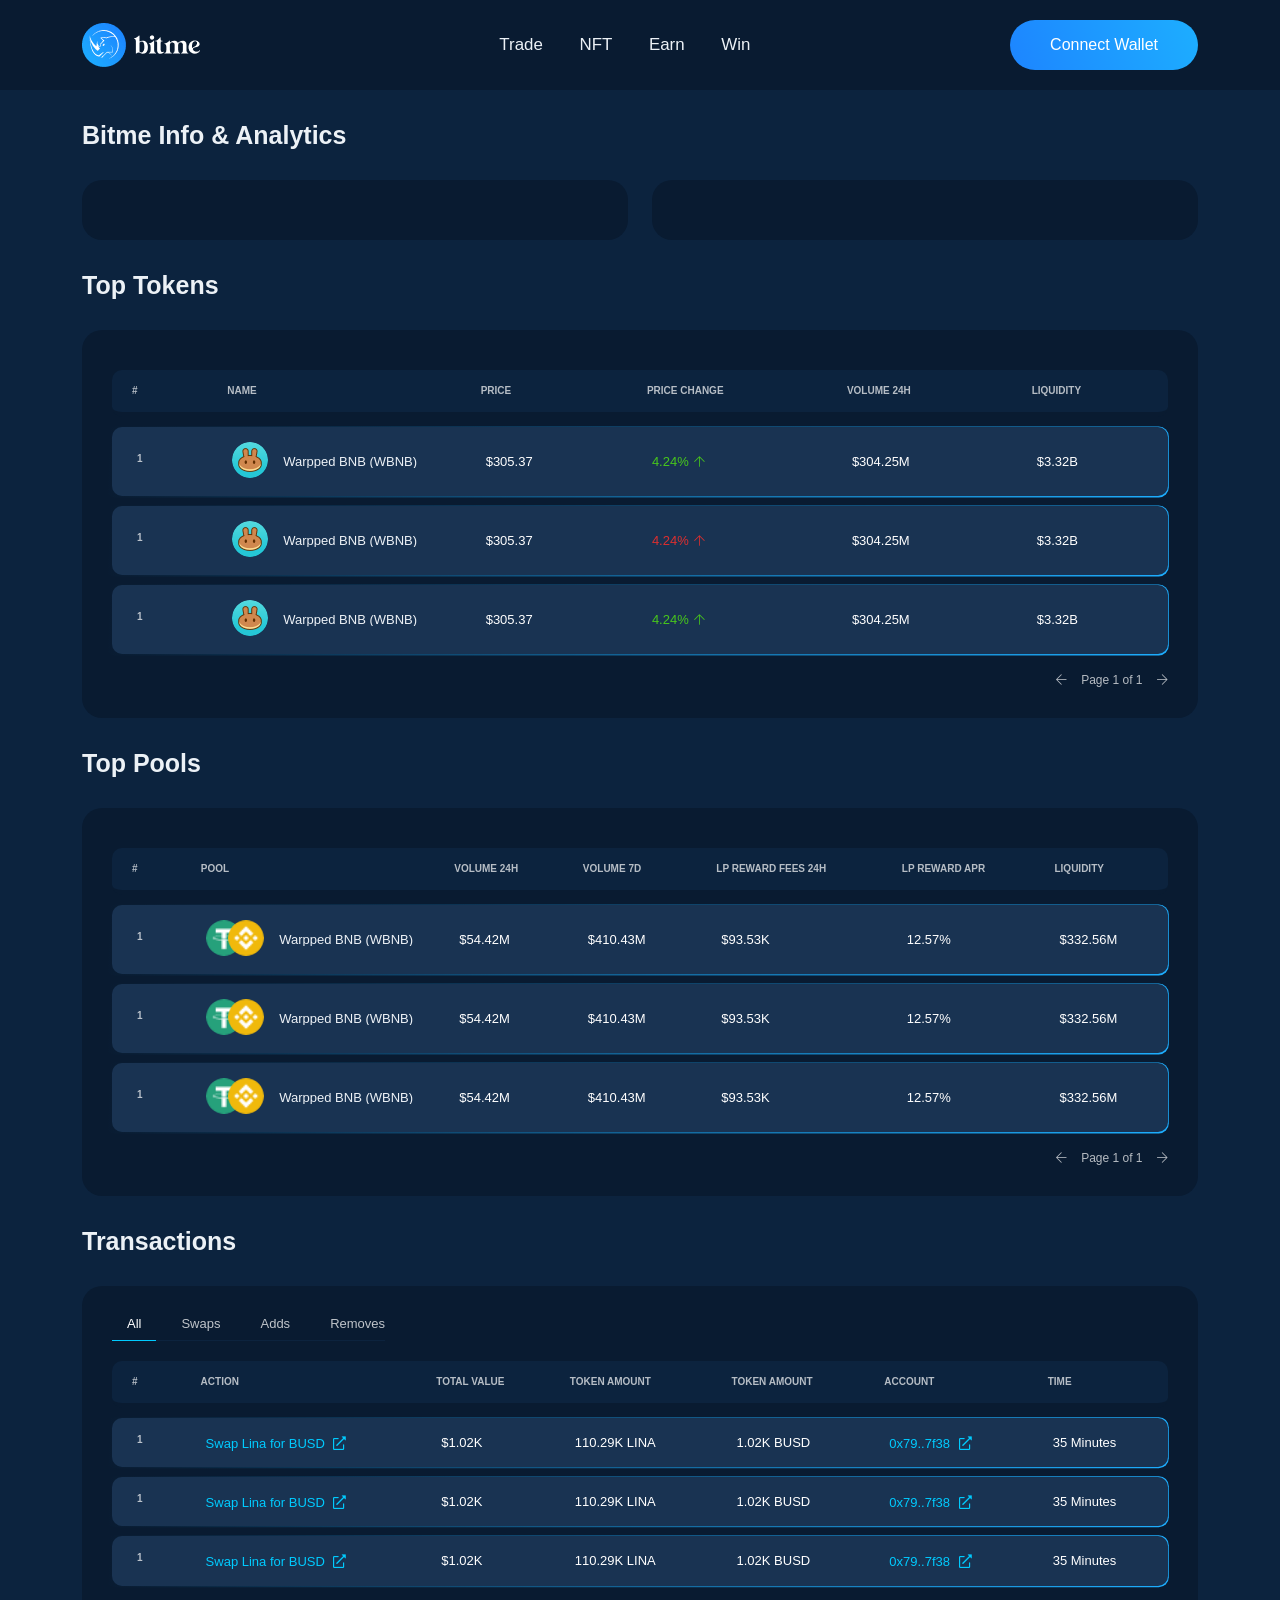
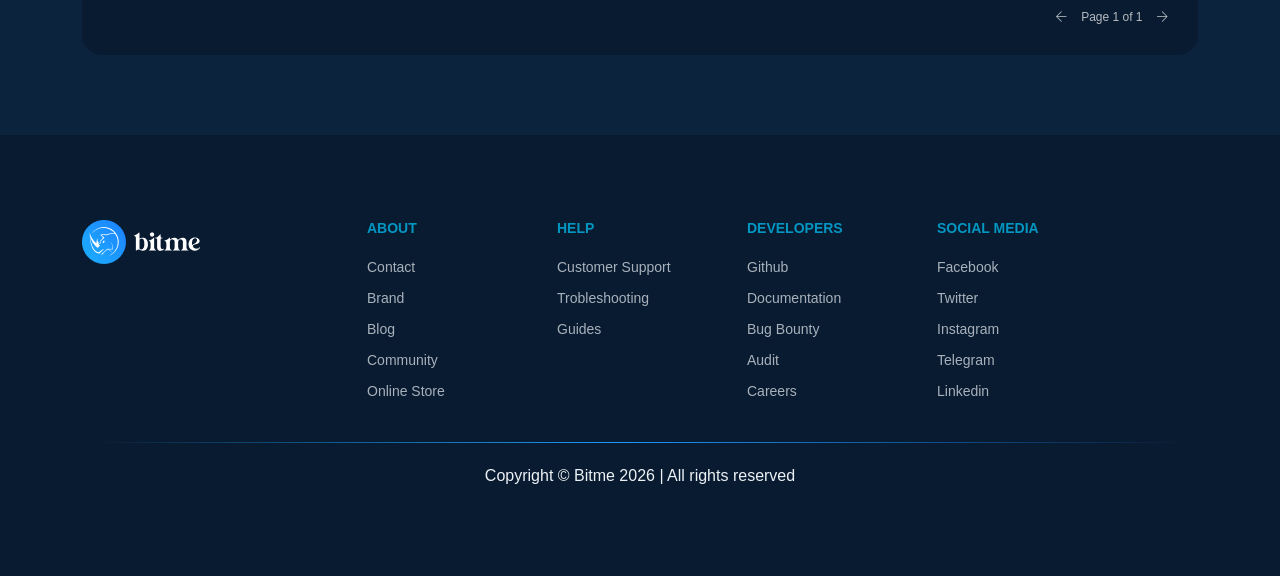
==== commit 795aa4ca: "bitme-arif" ====
--- a/info.html
+++ b/info.html
@@ -53,7 +53,7 @@
     <div class="header-clear"></div>
     <!-- Header End-->
 
-    <!-- Analytics arae start -->
+    <!-- Analytics areae start -->
     <section class="min_padding_top analytics">
         <div class="container">
             <div class="row">
@@ -77,7 +77,7 @@
             </div>
         </div>
     </section>
-    <!-- Analytics arae end -->
+    <!-- Analytics areae end -->
 
     <!-- top token area start -->
     <section class="min_padding_top top_tokens">
@@ -98,7 +98,7 @@
                                     <tr>
                                         <th class="p-0 m-0"></th>
                                         <th class="text-uppercase">#</th>
-                                        <th class="text-uppercase">Name</th>
+                                        <th class="text-uppercase" data-width-fix="true">Name</th>
                                         <th class="text-uppercase">price</th>
                                         <th class="text-uppercase">Price Change</th>
                                         <th class="text-uppercase">Volume 24H</th>
@@ -114,7 +114,7 @@
                                                     </div>
                                                 </div>
                                                 <div class="user_content ">
-                                                    <p>Cake - BNB</p>
+                                                    <p>Warpped BNB (WBNB)</p>
                                                 </div>
                                             </div>
                                         </td>
@@ -141,7 +141,7 @@
                                                     </div>
                                                 </div>
                                                 <div class="user_content ">
-                                                    <p>Cake - BNB</p>
+                                                    <p>Warpped BNB (WBNB)</p>
                                                 </div>
                                             </div>
                                         </td>
@@ -168,7 +168,7 @@
                                                     </div>
                                                 </div>
                                                 <div class="user_content ">
-                                                    <p>Cake - BNB</p>
+                                                    <p>Warpped BNB (WBNB)</p>
                                                 </div>
                                             </div>
                                         </td>
@@ -202,7 +202,7 @@
     </section>
     <!-- top token area end -->
 
-    <!-- top pools ara start -->
+    <!-- top pools area start -->
     <section class="min_padding_top top_pools">
         <div class="container">
             <div class="row">
@@ -212,7 +212,6 @@
                     </div>
                 </div>
             </div>
-
             <div class="row">
                 <div class="col-md-12">
                     <div class="page_card">
@@ -222,7 +221,7 @@
                                     <tr>
                                         <th class="p-0 m-0"></th>
                                         <th class="text-uppercase">#</th>
-                                        <th class="text-uppercase">Pool</th>
+                                        <th class="text-uppercase" data-width-fix="true">Pool</th>
                                         <th class="text-uppercase">Volume 24H</th>
                                         <th class="text-uppercase">Volume 7D</th>
                                         <th class="text-uppercase">Lp Reward Fees 24H</th>
@@ -250,7 +249,7 @@
                                             <p>$54.42M</p>
                                         </td>
                                         <td>
-                                            <p>$410.43M<i class="fal fa-arrow-up"></i></p>
+                                            <p>$410.43M</p>
                                         </td>
                                         <td>
                                             <p>$93.53K</p>
@@ -283,7 +282,7 @@
                                             <p>$54.42M</p>
                                         </td>
                                         <td>
-                                            <p>$410.43M<i class="fal fa-arrow-up"></i></p>
+                                            <p>$410.43M</p>
                                         </td>
                                         <td>
                                             <p>$93.53K</p>
@@ -316,7 +315,7 @@
                                             <p>$54.42M</p>
                                         </td>
                                         <td>
-                                            <p>$410.43M<i class="fal fa-arrow-up"></i></p>
+                                            <p>$410.43M</p>
                                         </td>
                                         <td>
                                             <p>$93.53K</p>
@@ -343,8 +342,397 @@
             </div>
         </div>
     </section>
-    <!-- top pools ara end -->
-
+    <!-- top pools area end -->
+
+    <!-- transactions area start -->
+    <section class="min_padding_top section_padding_bottom transactions">
+        <div class="container">
+            <div class="row">
+                <div class="col-md-12">
+                    <div class="section_title">
+                        <h2>Transactions</h2>
+                    </div>
+                </div>
+            </div>
+            <div class="row">
+                <div class="col-md-12">
+                    <div class="page_card">
+                        <div class="page_navbar_list">
+                            <ul class="nav nav-tabs" id="myTab" role="tablist">
+                                <li class="nav-item" role="presentation">
+                                    <button class="nav-link active" id="all-tab" data-bs-toggle="tab" data-bs-target="#all" type="button" role="tab" aria-controls="all" aria-selected="true">All</button>
+                                </li>
+                                <li class="nav-item" role="presentation">
+                                    <button class="nav-link" id="swaps-tab" data-bs-toggle="tab" data-bs-target="#swaps" type="button" role="tab" aria-controls="swaps" aria-selected="true">Swaps</button>
+                                </li>
+                                <li class="nav-item" role="presentation">
+                                    <button class="nav-link" id="adds-tab" data-bs-toggle="tab" data-bs-target="#adds" type="button" role="tab" aria-controls="adds" aria-selected="true">Adds</button>
+                                </li>
+                                <li class="nav-item" role="presentation">
+                                    <button class="nav-link" id="removes-tab" data-bs-toggle="tab" data-bs-target="#removes" type="button" role="tab" aria-controls="removes" aria-selected="true">Removes</button>
+                                </li>
+                            </ul>
+                        </div>
+                        <div class="tab-content" id="myTabContent">
+                            <div class="tab-pane fade show active" id="all" role="tabpanel" aria-labelledby="all-tab">
+                                <div class="datainfo-table ">
+                                    <div class="datainfo-table-responsive">
+                                        <table>
+                                            <tr>
+                                                <th class="p-0 m-0"></th>
+                                                <th class="text-uppercase">#</th>
+                                                <th class="text-uppercase">Action</th>
+                                                <th class="text-uppercase">Total Value</th>
+                                                <th class="text-uppercase">Token Amount</th>
+                                                <th class="text-uppercase">Token Amount</th>
+                                                <th class="text-uppercase">Account</th>
+                                                <th class="text-uppercase">Time</th>
+                                            </tr>
+                                            <tr class="custom_border ">
+                                                <td><span>1</span></td>
+                                                <td>
+                                                    <a href="#" target="_blank">Swap Lina for BUSD <i class="far fa-external-link-alt"></i></a>
+                                                </td>
+                                                <td>
+                                                    <p>$1.02K</p>
+                                                </td>
+                                                <td>
+                                                    <p>110.29K LINA</p>
+                                                </td>
+                                                <td>
+                                                    <p>1.02K BUSD</p>
+                                                </td>
+                                                <td>
+                                                    <a href="#" target="_blank">0x79..7f38 <i class="far fa-external-link-alt"></i></a>
+                                                </td>
+                                                <td>
+                                                    <p>35 Minutes</p>
+                                                </td>
+                                            </tr>
+                                            <tr class="custom_border ">
+                                                <td><span>1</span></td>
+                                                <td>
+                                                    <a href="#" target="_blank">Swap Lina for BUSD <i class="far fa-external-link-alt"></i></a>
+                                                </td>
+                                                <td>
+                                                    <p>$1.02K</p>
+                                                </td>
+                                                <td>
+                                                    <p>110.29K LINA</p>
+                                                </td>
+                                                <td>
+                                                    <p>1.02K BUSD</p>
+                                                </td>
+                                                <td>
+                                                    <a href="#" target="_blank">0x79..7f38 <i class="far fa-external-link-alt"></i></a>
+                                                </td>
+                                                <td>
+                                                    <p>35 Minutes</p>
+                                                </td>
+                                            </tr>
+                                            <tr class="custom_border ">
+                                                <td><span>1</span></td>
+                                                <td>
+                                                    <a href="#" target="_blank">Swap Lina for BUSD <i class="far fa-external-link-alt"></i></a>
+                                                </td>
+                                                <td>
+                                                    <p>$1.02K</p>
+                                                </td>
+                                                <td>
+                                                    <p>110.29K LINA</p>
+                                                </td>
+                                                <td>
+                                                    <p>1.02K BUSD</p>
+                                                </td>
+                                                <td>
+                                                    <a href="#" target="_blank">0x79..7f38 <i class="far fa-external-link-alt"></i></a>
+                                                </td>
+                                                <td>
+                                                    <p>35 Minutes</p>
+                                                </td>
+                                            </tr>
+                                        </table>
+                                    </div>
+                                    <nav class="pagination ">
+                                        <ul>
+                                            <li><a href="# "><i class="fal fa-arrow-left "></i></a></li>
+                                            <li><span>Page 1 of 1</span></li>
+                                            <li><a href="# "><i class="fal fa-arrow-right "></i></a></li>
+                                        </ul>
+                                    </nav>
+                                </div>
+                            </div>
+                            <div class="tab-pane fade" id="swaps" role="tabpanel" aria-labelledby="swaps-tab">
+                                <div class="datainfo-table ">
+                                    <div class="datainfo-table-responsive">
+                                        <table>
+                                            <tr>
+                                                <th class="p-0 m-0"></th>
+                                                <th class="text-uppercase">#</th>
+                                                <th class="text-uppercase">Action</th>
+                                                <th class="text-uppercase">Total Value</th>
+                                                <th class="text-uppercase">Token Amount</th>
+                                                <th class="text-uppercase">Token Amount</th>
+                                                <th class="text-uppercase">Account</th>
+                                                <th class="text-uppercase">Time</th>
+                                            </tr>
+                                            <tr class="custom_border ">
+                                                <td><span>1</span></td>
+                                                <td>
+                                                    <a href="#" target="_blank">Swap Lina for BUSD <i class="far fa-external-link-alt"></i></a>
+                                                </td>
+                                                <td>
+                                                    <p>$1.02K</p>
+                                                </td>
+                                                <td>
+                                                    <p>110.29K LINA</p>
+                                                </td>
+                                                <td>
+                                                    <p>1.02K BUSD</p>
+                                                </td>
+                                                <td>
+                                                    <a href="#" target="_blank">0x79..7f38 <i class="far fa-external-link-alt"></i></a>
+                                                </td>
+                                                <td>
+                                                    <p>35 Minutes</p>
+                                                </td>
+                                            </tr>
+                                            <tr class="custom_border ">
+                                                <td><span>1</span></td>
+                                                <td>
+                                                    <a href="#" target="_blank">Swap Lina for BUSD <i class="far fa-external-link-alt"></i></a>
+                                                </td>
+                                                <td>
+                                                    <p>$1.02K</p>
+                                                </td>
+                                                <td>
+                                                    <p>110.29K LINA</p>
+                                                </td>
+                                                <td>
+                                                    <p>1.02K BUSD</p>
+                                                </td>
+                                                <td>
+                                                    <a href="#" target="_blank">0x79..7f38 <i class="far fa-external-link-alt"></i></a>
+                                                </td>
+                                                <td>
+                                                    <p>35 Minutes</p>
+                                                </td>
+                                            </tr>
+                                            <tr class="custom_border ">
+                                                <td><span>1</span></td>
+                                                <td>
+                                                    <a href="#" target="_blank">Swap Lina for BUSD <i class="far fa-external-link-alt"></i></a>
+                                                </td>
+                                                <td>
+                                                    <p>$1.02K</p>
+                                                </td>
+                                                <td>
+                                                    <p>110.29K LINA</p>
+                                                </td>
+                                                <td>
+                                                    <p>1.02K BUSD</p>
+                                                </td>
+                                                <td>
+                                                    <a href="#" target="_blank">0x79..7f38 <i class="far fa-external-link-alt"></i></a>
+                                                </td>
+                                                <td>
+                                                    <p>35 Minutes</p>
+                                                </td>
+                                            </tr>
+                                        </table>
+                                    </div>
+                                    <nav class="pagination ">
+                                        <ul>
+                                            <li><a href="# "><i class="fal fa-arrow-left "></i></a></li>
+                                            <li><span>Page 1 of 1</span></li>
+                                            <li><a href="# "><i class="fal fa-arrow-right "></i></a></li>
+                                        </ul>
+                                    </nav>
+                                </div>
+                            </div>
+                            <div class="tab-pane fade" id="adds" role="tabpanel" aria-labelledby="adds-tab">
+                                <div class="datainfo-table ">
+                                    <div class="datainfo-table-responsive">
+                                        <table>
+                                            <tr>
+                                                <th class="p-0 m-0"></th>
+                                                <th class="text-uppercase">#</th>
+                                                <th class="text-uppercase">Action</th>
+                                                <th class="text-uppercase">Total Value</th>
+                                                <th class="text-uppercase">Token Amount</th>
+                                                <th class="text-uppercase">Token Amount</th>
+                                                <th class="text-uppercase">Account</th>
+                                                <th class="text-uppercase">Time</th>
+                                            </tr>
+                                            <tr class="custom_border ">
+                                                <td><span>1</span></td>
+                                                <td>
+                                                    <a href="#" target="_blank">Swap Lina for BUSD <i class="far fa-external-link-alt"></i></a>
+                                                </td>
+                                                <td>
+                                                    <p>$1.02K</p>
+                                                </td>
+                                                <td>
+                                                    <p>110.29K LINA</p>
+                                                </td>
+                                                <td>
+                                                    <p>1.02K BUSD</p>
+                                                </td>
+                                                <td>
+                                                    <a href="#" target="_blank">0x79..7f38 <i class="far fa-external-link-alt"></i></a>
+                                                </td>
+                                                <td>
+                                                    <p>35 Minutes</p>
+                                                </td>
+                                            </tr>
+                                            <tr class="custom_border ">
+                                                <td><span>1</span></td>
+                                                <td>
+                                                    <a href="#" target="_blank">Swap Lina for BUSD <i class="far fa-external-link-alt"></i></a>
+                                                </td>
+                                                <td>
+                                                    <p>$1.02K</p>
+                                                </td>
+                                                <td>
+                                                    <p>110.29K LINA</p>
+                                                </td>
+                                                <td>
+                                                    <p>1.02K BUSD</p>
+                                                </td>
+                                                <td>
+                                                    <a href="#" target="_blank">0x79..7f38 <i class="far fa-external-link-alt"></i></a>
+                                                </td>
+                                                <td>
+                                                    <p>35 Minutes</p>
+                                                </td>
+                                            </tr>
+                                            <tr class="custom_border ">
+                                                <td><span>1</span></td>
+                                                <td>
+                                                    <a href="#" target="_blank">Swap Lina for BUSD <i class="far fa-external-link-alt"></i></a>
+                                                </td>
+                                                <td>
+                                                    <p>$1.02K</p>
+                                                </td>
+                                                <td>
+                                                    <p>110.29K LINA</p>
+                                                </td>
+                                                <td>
+                                                    <p>1.02K BUSD</p>
+                                                </td>
+                                                <td>
+                                                    <a href="#" target="_blank">0x79..7f38 <i class="far fa-external-link-alt"></i></a>
+                                                </td>
+                                                <td>
+                                                    <p>35 Minutes</p>
+                                                </td>
+                                            </tr>
+                                        </table>
+                                    </div>
+                                    <nav class="pagination ">
+                                        <ul>
+                                            <li><a href="# "><i class="fal fa-arrow-left "></i></a></li>
+                                            <li><span>Page 1 of 1</span></li>
+                                            <li><a href="# "><i class="fal fa-arrow-right "></i></a></li>
+                                        </ul>
+                                    </nav>
+                                </div>
+                            </div>
+                            <div class="tab-pane fade" id="removes" role="tabpanel" aria-labelledby="removes-tab">
+                                <div class="datainfo-table ">
+                                    <div class="datainfo-table-responsive">
+                                        <table>
+                                            <tr>
+                                                <th class="p-0 m-0"></th>
+                                                <th class="text-uppercase">#</th>
+                                                <th class="text-uppercase">Action</th>
+                                                <th class="text-uppercase">Total Value</th>
+                                                <th class="text-uppercase">Token Amount</th>
+                                                <th class="text-uppercase">Token Amount</th>
+                                                <th class="text-uppercase">Account</th>
+                                                <th class="text-uppercase">Time</th>
+                                            </tr>
+                                            <tr class="custom_border ">
+                                                <td><span>1</span></td>
+                                                <td>
+                                                    <a href="#" target="_blank">Swap Lina for BUSD <i class="far fa-external-link-alt"></i></a>
+                                                </td>
+                                                <td>
+                                                    <p>$1.02K</p>
+                                                </td>
+                                                <td>
+                                                    <p>110.29K LINA</p>
+                                                </td>
+                                                <td>
+                                                    <p>1.02K BUSD</p>
+                                                </td>
+                                                <td>
+                                                    <a href="#" target="_blank">0x79..7f38 <i class="far fa-external-link-alt"></i></a>
+                                                </td>
+                                                <td>
+                                                    <p>35 Minutes</p>
+                                                </td>
+                                            </tr>
+                                            <tr class="custom_border ">
+                                                <td><span>1</span></td>
+                                                <td>
+                                                    <a href="#" target="_blank">Swap Lina for BUSD <i class="far fa-external-link-alt"></i></a>
+                                                </td>
+                                                <td>
+                                                    <p>$1.02K</p>
+                                                </td>
+                                                <td>
+                                                    <p>110.29K LINA</p>
+                                                </td>
+                                                <td>
+                                                    <p>1.02K BUSD</p>
+                                                </td>
+                                                <td>
+                                                    <a href="#" target="_blank">0x79..7f38 <i class="far fa-external-link-alt"></i></a>
+                                                </td>
+                                                <td>
+                                                    <p>35 Minutes</p>
+                                                </td>
+                                            </tr>
+                                            <tr class="custom_border ">
+                                                <td><span>1</span></td>
+                                                <td>
+                                                    <a href="#" target="_blank">Swap Lina for BUSD <i class="far fa-external-link-alt"></i></a>
+                                                </td>
+                                                <td>
+                                                    <p>$1.02K</p>
+                                                </td>
+                                                <td>
+                                                    <p>110.29K LINA</p>
+                                                </td>
+                                                <td>
+                                                    <p>1.02K BUSD</p>
+                                                </td>
+                                                <td>
+                                                    <a href="#" target="_blank">0x79..7f38 <i class="far fa-external-link-alt"></i></a>
+                                                </td>
+                                                <td>
+                                                    <p>35 Minutes</p>
+                                                </td>
+                                            </tr>
+                                        </table>
+                                    </div>
+                                    <nav class="pagination ">
+                                        <ul>
+                                            <li><a href="# "><i class="fal fa-arrow-left "></i></a></li>
+                                            <li><span>Page 1 of 1</span></li>
+                                            <li><a href="# "><i class="fal fa-arrow-right "></i></a></li>
+                                        </ul>
+                                    </nav>
+                                </div>
+                            </div>
+                        </div>
+                    </div>
+                </div>
+            </div>
+        </div>
+    </section>
+    <!-- transactions area end -->
 
     <!--Footer Start-->
     <footer class="footer-area ">
--- a/assets/css/style.css
+++ b/assets/css/style.css
@@ -294,19 +294,32 @@
   }
 }
 
-@media only screen and (max-width: 479px) {
-  .section_title {
-    margin-bottom: 15px;
-  }
-}
-
 .section_title h2 {
-  font-size: 26px;
+  font-size: 25px;
   margin-bottom: 0px;
+}
+
+@media only screen and (min-width: 768px) and (max-width: 991px) {
+  .section_title h2 {
+    font-size: 22px;
+  }
+}
+
+@media only screen and (max-width: 767px) {
+  .section_title h2 {
+    font-size: 20px;
+  }
+}
+
+@media only screen and (max-width: 479px) {
+  .section_title h2 {
+    font-size: 18px;
+  }
 }
 
 .custom_border {
   position: relative;
+  z-index: 1;
 }
 
 .custom_border > * {
@@ -434,6 +447,14 @@
 
 .input-control-input::placeholder {
   color: #ECF1F6;
+}
+
+.text-green {
+  color: #48C81B !important;
+}
+
+.text-red {
+  color: #DD2F2F !important;
 }
 
 .nice-select {
@@ -538,6 +559,71 @@
   }
 }
 
+@media only screen and (max-width: 479px) {
+  .page_navbar_list {
+    overflow: scroll;
+  }
+}
+
+.page_navbar_list .nav {
+  margin-bottom: 0;
+  border-bottom: 1px solid #0c233e;
+  width: -webkit-max-content;
+  width: -moz-max-content;
+  width: max-content;
+  --link-px: 15px;
+  margin-bottom: 10px;
+}
+
+@media only screen and (max-width: 479px) {
+  .page_navbar_list .nav {
+    overflow: hidden;
+    --link-px: 12px;
+  }
+}
+
+.page_navbar_list .nav ul {
+  border-bottom-left-radius: 100px;
+  border-bottom-right-radius: 100px;
+}
+
+.page_navbar_list .nav-item {
+  margin-right: 10px;
+}
+
+.page_navbar_list .nav-item:last-child {
+  margin-right: 0;
+}
+
+.page_navbar_list .nav-item:last-child > * {
+  padding-right: 0px;
+}
+
+.page_navbar_list .nav-item:last-child .active {
+  padding-right: var(--link-px);
+}
+
+.page_navbar_list .nav-link {
+  display: block;
+  font-size: 13px;
+  line-height: 1.2;
+  padding: 8px var(--link-px);
+  padding-top: 0px;
+  background-color: transparent !important;
+  color: rgba(255, 255, 255, 0.74);
+  border: none;
+  border-bottom: 1px solid transparent !important;
+}
+
+.page_navbar_list .nav-link:hover {
+  color: #00CBFF;
+}
+
+.page_navbar_list .nav-link.active {
+  border-color: #00CBFF !important;
+  color: white !important;
+}
+
 .pagination {
   -webkit-box-pack: end;
       -ms-flex-pack: end;
@@ -563,14 +649,6 @@
 
 .pagination ul li a:hover {
   color: #00CBFF;
-}
-
-.text-green {
-  color: #48C81B !important;
-}
-
-.text-red {
-  color: #DD2F2F !important;
 }
 
 /*=== HEADINGA AREA CSS START ===*/
@@ -1065,14 +1143,19 @@
 }
 
 .datainfo-table .custom_border::before {
-  width: 101%;
-  margin-left: -5px;
+  width: 100.8%;
+  margin-left: -3px;
+  height: 103%;
 }
 
 @media only screen and (max-width: 767px) {
   .datainfo-table .custom_border::before {
-    width: 102%;
-  }
+    width: 101%;
+  }
+}
+
+.datainfo-table .d-flex {
+  line-height: 1;
 }
 
 .datainfo-table .d-flex > div {
@@ -1092,6 +1175,12 @@
   overflow: hidden;
 }
 
+@media only screen and (max-width: 767px) {
+  .datainfo-table .user_img_inner {
+    --user-img: 30px;
+  }
+}
+
 .datainfo-table .user_img_inner:not(:first-child) {
   position: relative;
   right: var(--user-img-sp);
@@ -1183,6 +1272,10 @@
 .datainfo-table table tr td > a {
   font-size: 13px;
   color: #00CBFF !important;
+}
+
+.datainfo-table table tr td > a i {
+  margin-left: 5px;
 }
 
 .datainfo-table table tr td > a:hover {
@@ -1238,11 +1331,38 @@
   }
 }
 
+@media only screen and (max-width: 479px) {
+  .page_card {
+    padding: 15px;
+  }
+}
+
+.page_card .datainfo-table table {
+  border-spacing: 0px 10px;
+}
+
+@media only screen and (max-width: 767px) {
+  .page_card .datainfo-table table {
+    width: 930px !important;
+  }
+}
+
 .page_card .datainfo-table table tr th {
   padding: 15px 20px;
   background-color: #0c233e;
   font-size: 10px;
   color: rgba(255, 255, 255, 0.7);
+  border-bottom: 5px solid #091B31;
+}
+
+.page_card .datainfo-table table tr th[data-width-fix] {
+  width: 24%;
+}
+
+@media only screen and (max-width: 767px) {
+  .page_card .datainfo-table table tr th[data-width-fix] {
+    width: 25%;
+  }
 }
 
 @media only screen and (max-width: 767px) {
@@ -1278,6 +1398,21 @@
 .page_card .datainfo-table table tr td p > i {
   font-size: 12px;
   margin-left: 5px;
+}
+
+/*== transactions area start ==*/
+@media only screen and (max-width: 767px) {
+  .transactions .datainfo-table table {
+    width: 750px !important;
+  }
+}
+
+.transactions .datainfo-table .custom_border::before {
+  height: 105%;
+}
+
+.transactions .pagination {
+  margin-top: 10px;
 }
 
 /**
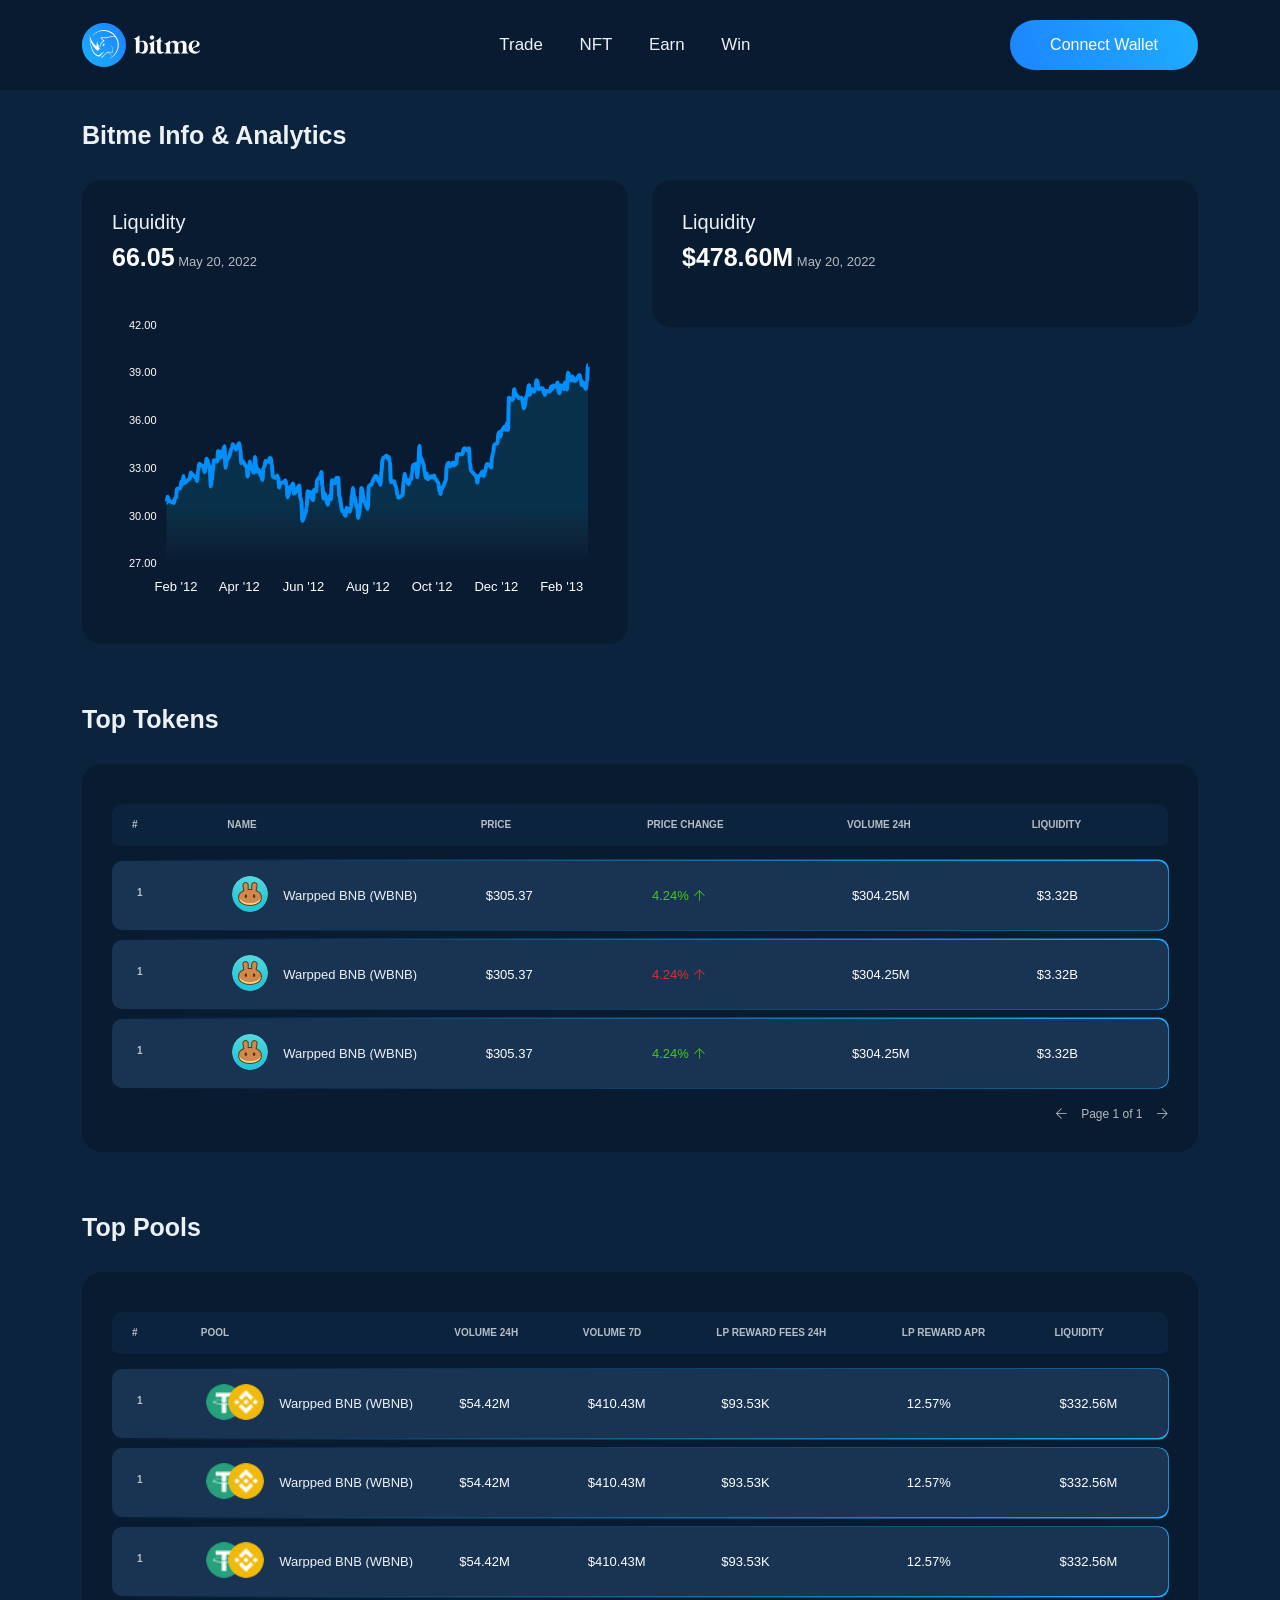
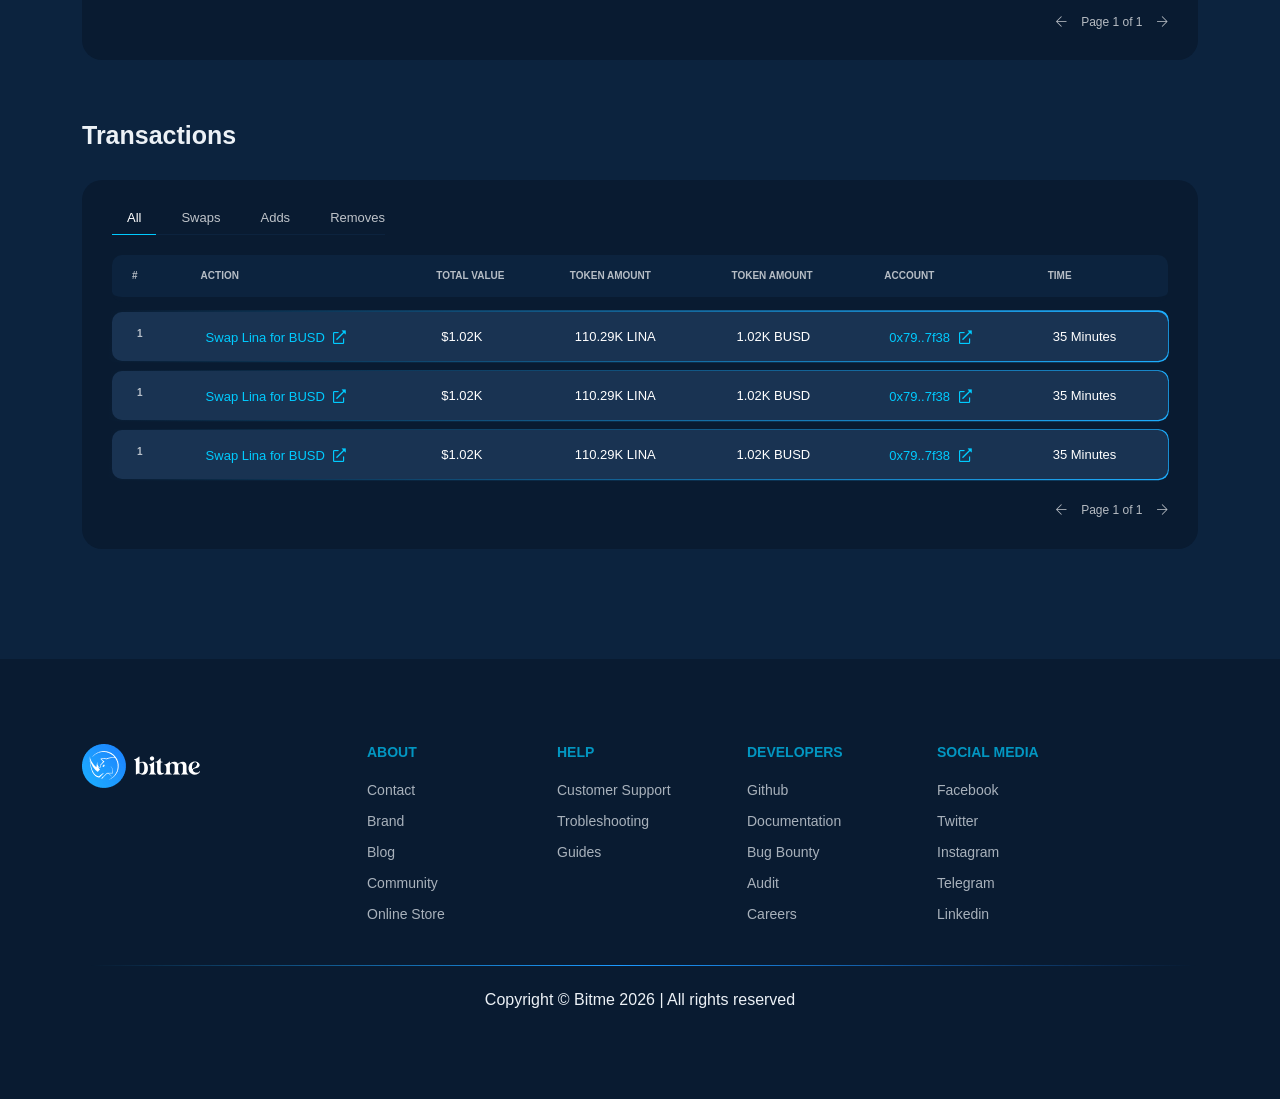
==== commit d40cdfea: "bitme-arif" ====
--- a/info.html
+++ b/info.html
@@ -66,11 +66,19 @@
             <div class="row">
                 <div class="col-md-6">
                     <div class="page_card">
+                        <div class="chart_title">
+                            <h4>Liquidity</h4>
+                            <p><strong>66.05</strong> May 20, 2022</p>
+                        </div>
                         <div id="chart-3"></div>
                     </div>
                 </div>
                 <div class="col-md-6">
                     <div class="page_card">
+                        <div class="chart_title">
+                            <h4>Liquidity</h4>
+                            <p><strong>$478.60M</strong> May 20, 2022</p>
+                        </div>
                         <div id="chart-3"></div>
                     </div>
                 </div>
@@ -808,6 +816,8 @@
     <script src="assets/js/bootstrap.min.js "></script>
     <script src="assets/js/jquery.nice-select.min.js "></script>
     <script src="assets/js/popper.min.js "></script>
+    <script src="assets/chart/apexcharts.js"></script>
+    <script src="assets/chart/charts.js"></script>
     <script src="assets/js/main.js "></script>
 </body>
 
--- a/assets/css/style.css
+++ b/assets/css/style.css
@@ -545,6 +545,7 @@
   background-color: #091B31;
   color: white !important;
   padding: 15px 32px;
+  text-transform: capitalize;
 }
 
 @media only screen and (max-width: 767px) {
@@ -649,6 +650,16 @@
 
 .pagination ul li a:hover {
   color: #00CBFF;
+}
+
+@media only screen and (min-width: 1367px) {
+  .container {
+    max-width: 1220px;
+  }
+}
+
+.apexcharts-text tspan {
+  fill: white;
 }
 
 /*=== HEADINGA AREA CSS START ===*/
@@ -1219,6 +1230,11 @@
   }
 }
 
+.datainfo-table .user_content span {
+  margin-top: 5px;
+  margin-bottom: 0px;
+}
+
 .datainfo-table table {
   width: 100%;
   border-collapse: separate;
@@ -1323,17 +1339,24 @@
   background-color: #091B31;
   padding: 30px;
   border-radius: 20px;
-}
-
-@media only screen and (max-width: 767px) {
+  margin-bottom: 30px;
+}
+
+@media only screen and (min-width: 992px) and (max-width: 1199px) {
   .page_card {
     padding: 20px;
   }
 }
 
-@media only screen and (max-width: 479px) {
+@media only screen and (max-width: 991px) {
   .page_card {
-    padding: 15px;
+    padding: 20px;
+  }
+}
+
+@media only screen and (max-width: 767px) {
+  .page_card {
+    margin-bottom: 20px;
   }
 }
 
@@ -1400,6 +1423,16 @@
   margin-left: 5px;
 }
 
+.page_card .datainfo-table-datashape {
+  margin: 10px;
+}
+
+@media only screen and (max-width: 991px) {
+  .page_card .datainfo-table-datashape {
+    margin: 0px;
+  }
+}
+
 /*== transactions area start ==*/
 @media only screen and (max-width: 767px) {
   .transactions .datainfo-table table {
@@ -1413,6 +1446,523 @@
 
 .transactions .pagination {
   margin-top: 10px;
+}
+
+/*=== CHARTJS AREA CSS ===*/
+.chart_title {
+  margin-bottom: 25px;
+}
+
+@media only screen and (max-width: 991px) {
+  .chart_title {
+    margin-bottom: 15px;
+  }
+}
+
+.chart_title h4 {
+  font-size: 20px;
+  font-weight: 500;
+  margin-bottom: 8px;
+}
+
+@media only screen and (max-width: 767px) {
+  .chart_title h4 {
+    font-size: 18px;
+  }
+}
+
+@media only screen and (max-width: 479px) {
+  .chart_title h4 {
+    font-size: 16px;
+  }
+}
+
+.chart_title p {
+  font-size: 13px;
+  color: rgba(255, 255, 255, 0.7);
+  font-weight: 400;
+}
+
+.chart_title p strong {
+  color: white;
+  font-size: 25px;
+  font-weight: 700;
+}
+
+@media only screen and (min-width: 768px) and (max-width: 991px) {
+  .chart_title p strong {
+    font-size: 22px;
+  }
+}
+
+@media only screen and (max-width: 767px) {
+  .chart_title p strong {
+    font-size: 20px;
+  }
+}
+
+@media only screen and (max-width: 479px) {
+  .chart_title p strong {
+    font-size: 18px;
+  }
+}
+
+.chart_title_top {
+  display: -webkit-box;
+  display: -ms-flexbox;
+  display: flex;
+  -webkit-box-align: center;
+      -ms-flex-align: center;
+          align-items: center;
+  -webkit-box-pack: justify;
+      -ms-flex-pack: justify;
+          justify-content: space-between;
+  margin-bottom: 10px;
+}
+
+@media only screen and (max-width: 991px) {
+  .chart_title_top {
+    -ms-flex-wrap: wrap;
+        flex-wrap: wrap;
+    row-gap: 15px;
+  }
+}
+
+.chart_title_top .d-flex:not(:last-child) {
+  gap: 10px;
+}
+
+@media only screen and (max-width: 479px) {
+  .chart_title_top .d-flex:last-child {
+    width: 100%;
+    -webkit-box-pack: justify;
+        -ms-flex-pack: justify;
+            justify-content: space-between;
+  }
+}
+
+.chart_title_top .d-flex > * {
+  max-width: 100%;
+  -webkit-box-flex: 0;
+      -ms-flex: 0 0 auto;
+          flex: 0 0 auto;
+}
+
+.chart_title_top #img {
+  --chart-title-img: 30px;
+  width: var(--chart-title-img);
+  height: var(--chart-title-img);
+  line-height: var(--chart-title-img);
+  border-radius: 100%;
+  overflow: hidden;
+}
+
+.chart_title_top #img img {
+  width: 100%;
+  height: 100%;
+  -o-object-fit: cover;
+     object-fit: cover;
+}
+
+.chart_title_top p {
+  font-size: 16px;
+  color: white;
+  margin-right: 15px;
+}
+
+@media only screen and (min-width: 992px) and (max-width: 1199px) {
+  .chart_title_top p {
+    margin-right: 0px;
+  }
+}
+
+.chart_title_top span {
+  color: #00CBFF;
+}
+
+.chart_title_top span #icon {
+  --icon: 30px;
+  width: var(--icon);
+  height: var(--icon);
+  line-height: var(--icon);
+  border-radius: 100%;
+  font-size: 14px;
+  text-align: center;
+  margin-right: 10px;
+  display: inline-block;
+  background-color: rgba(0, 203, 255, 0.1);
+}
+
+.chart_title_top ul {
+  display: -webkit-box;
+  display: -ms-flexbox;
+  display: flex;
+  -webkit-box-align: center;
+      -ms-flex-align: center;
+          align-items: center;
+  background-color: #0c233e;
+  border-radius: 100px;
+  padding: 5px;
+}
+
+.chart_title_top ul li a {
+  display: block;
+  color: white;
+  padding: 5px 10px;
+  line-height: 1.3;
+  border-radius: 100px;
+  text-transform: uppercase;
+}
+
+@media only screen and (max-width: 991px) {
+  .chart_title_top ul li a {
+    padding: 5px 15px;
+  }
+}
+
+@media only screen and (max-width: 767px) {
+  .chart_title_top ul li a {
+    font-size: 14px;
+  }
+}
+
+.chart_title_top ul li a.active, .chart_title_top ul li a:hover {
+  background: #1d85ff;
+  background: linear-gradient(70deg, #1d85ff 0%, #1daeff 100%);
+}
+
+.chart_title_top .fullscreen {
+  margin-left: 20px;
+  padding: 10px 10px;
+  cursor: pointer;
+}
+
+@media only screen and (min-width: 992px) and (max-width: 1199px) {
+  .chart_title_top .fullscreen {
+    margin-left: 10px;
+  }
+}
+
+.chart_title_top .fullscreen:hover path {
+  fill: #00CBFF;
+}
+
+.chart_title_top .fullscreen svg path {
+  fill: white;
+  -webkit-transition: all .3s ease-in-out;
+  transition: all .3s ease-in-out;
+}
+
+/*== SWAP PAGE CSS ==*/
+.swap_card {
+  --action-icon: 35px;
+}
+
+.swap_card_header {
+  display: -webkit-box;
+  display: -ms-flexbox;
+  display: flex;
+  -webkit-box-align: center;
+      -ms-flex-align: center;
+          align-items: center;
+  -webkit-box-pack: justify;
+      -ms-flex-pack: justify;
+          justify-content: space-between;
+  padding-bottom: 15px;
+  border-bottom: 1px solid rgba(255, 255, 255, 0.1);
+  margin-bottom: 20px;
+}
+
+.swap_card_header h4 {
+  font-size: 20px;
+  margin-bottom: 8px;
+}
+
+@media only screen and (max-width: 767px) {
+  .swap_card_header h4 {
+    font-size: 18px;
+  }
+}
+
+@media only screen and (max-width: 479px) {
+  .swap_card_header h4 {
+    font-size: 16px;
+  }
+}
+
+.swap_card_header p {
+  font-size: 12px;
+}
+
+.swap_card_header ul li {
+  display: inline-block;
+}
+
+.swap_card_header ul li a {
+  display: -webkit-box;
+  display: -ms-flexbox;
+  display: flex;
+  -webkit-box-align: center;
+      -ms-flex-align: center;
+          align-items: center;
+  -webkit-box-pack: center;
+      -ms-flex-pack: center;
+          justify-content: center;
+  width: var(--action-icon);
+  height: var(--action-icon);
+  border-radius: 100%;
+  text-align: center !important;
+  background-color: #0c233e;
+}
+
+.swap_card_header ul li a:hover {
+  background-color: #00CBFF;
+}
+
+.swap_card_header ul li a svg path {
+  fill: white;
+}
+
+.swap_card_item {
+  background-color: #0c233e;
+  border: 1px solid rgba(0, 203, 255, 0.1);
+  padding: 12px;
+  border-radius: 10px;
+}
+
+.swap_card_item .custom_border::before {
+  width: 101%;
+  height: 105%;
+}
+
+.swap_card_item_dropdown {
+  padding: 5px 10px;
+}
+
+.swap_card_item_dropdown .current {
+  cursor: pointer;
+}
+
+.swap_card_item_dropdown .current > * {
+  display: inline-block;
+}
+
+.swap_card_item_dropdown .current #img {
+  --swap-ex-icon: 15px;
+  width: var(--swap-ex-icon);
+  height: var(--swap-ex-icon);
+  line-height: var(--swap-ex-icon);
+  overflow: hidden;
+  margin-right: 5px;
+}
+
+.swap_card_item_dropdown .current #img img {
+  width: 100%;
+  height: 100%;
+  -o-object-fit: cover;
+     object-fit: cover;
+}
+
+.swap_card_item_dropdown .current span {
+  text-transform: uppercase;
+  font-size: 13px;
+}
+
+.swap_card_item_dropdown .current i {
+  margin-left: 5px;
+  font-size: 10px;
+}
+
+.swap_card_item_rate {
+  font-size: 13px;
+  color: white;
+}
+
+.swap_card_item_exchange {
+  position: relative;
+  z-index: 1;
+}
+
+.swap_card_item_exchange::before {
+  content: "";
+  background-image: url(../img/exchange-bg.png);
+  background-size: 100%;
+  background-repeat: no-repeat;
+  background-position: center;
+  width: 100%;
+  height: 100%;
+  z-index: -1;
+  position: absolute;
+  top: 50%;
+  left: 50%;
+  -webkit-transform: translate(-50%, -50%);
+          transform: translate(-50%, -50%);
+}
+
+.swap_card_item_exchange #icon {
+  width: var(--action-icon);
+  height: var(--action-icon);
+  line-height: var(--action-icon);
+  border-radius: 100%;
+  overflow: hidden;
+  margin: 10px auto;
+  background-color: #0c233e;
+  font-size: 14px;
+  color: #00CBFF;
+  cursor: pointer;
+}
+
+.swap_card_item_exchange #icon img {
+  width: 100%;
+  height: 100%;
+  -o-object-fit: cover;
+     object-fit: cover;
+}
+
+.swap_card .boxed_btn {
+  margin-top: 50px;
+}
+
+@media only screen and (min-width: 992px) and (max-width: 1199px) {
+  .swap_card .boxed_btn {
+    margin-top: 40px;
+  }
+}
+
+@media only screen and (min-width: 768px) and (max-width: 991px) {
+  .swap_card .boxed_btn {
+    margin-top: 30px;
+  }
+}
+
+@media only screen and (max-width: 767px) {
+  .swap_card .boxed_btn {
+    margin-top: 25px;
+  }
+}
+
+.swap_card_body a {
+  margin-top: 50px;
+}
+
+@media only screen and (min-width: 992px) and (max-width: 1199px) {
+  .swap_card_body a {
+    margin-top: 40px;
+  }
+}
+
+@media only screen and (min-width: 768px) and (max-width: 991px) {
+  .swap_card_body a {
+    margin-top: 30px;
+  }
+}
+
+@media only screen and (max-width: 767px) {
+  .swap_card_body a {
+    margin-top: 25px;
+  }
+}
+
+.swap_card_body_exchange p {
+  font-size: 13px;
+  margin-top: 15px;
+}
+
+.swap_card_body_exchange p span {
+  font-weight: 600;
+  color: #00CBFF;
+  font-size: 16px;
+}
+
+/*== Limit CSS ==*/
+.limit .input-control {
+  margin-top: 20px;
+}
+
+.limit .input-control-label {
+  font-size: 13px;
+}
+
+.limit .input-control-label #reload {
+  display: inline-block;
+  background-color: #0c233e;
+  border-radius: 100px;
+  line-height: 1.5;
+  font-size: 10px;
+  padding: 4px 10px;
+  color: white;
+  border: none;
+}
+
+.limit .input-control-label #reload:hover {
+  background-color: #00CBFF;
+}
+
+.limit .input-control-label i {
+  margin-right: 5px;
+}
+
+.limit .input-control-input {
+  border-color: rgba(0, 203, 255, 0.1);
+}
+
+.limit .datainfo-table .custom_border::before {
+  width: 101%;
+}
+
+@media only screen and (max-width: 767px) {
+  .limit .page_card .datainfo-table table {
+    width: 100% !important;
+  }
+}
+
+/*== Liquidity CSS ==*/
+.liquidity_content {
+  padding: 0px 20%;
+  margin-top: 50px;
+}
+
+@media only screen and (min-width: 992px) and (max-width: 1199px) {
+  .liquidity_content {
+    margin-top: 40px;
+  }
+}
+
+@media only screen and (min-width: 768px) and (max-width: 991px) {
+  .liquidity_content {
+    margin-top: 30px;
+  }
+}
+
+@media only screen and (max-width: 767px) {
+  .liquidity_content {
+    margin-top: 25px;
+  }
+}
+
+.liquidity_content p {
+  font-weight: 500;
+  line-height: 160%;
+}
+
+@media only screen and (max-width: 479px) {
+  .liquidity_content p {
+    font-size: 14px;
+  }
+}
+
+.swap > .row,
+.limit > .row,
+.liquidity > .row {
+  margin-bottom: -30px;
+}
+
+@media only screen and (max-width: 767px) {
+  .swap > .row,
+  .limit > .row,
+  .liquidity > .row {
+    margin-bottom: -20px;
+  }
 }
 
 /**
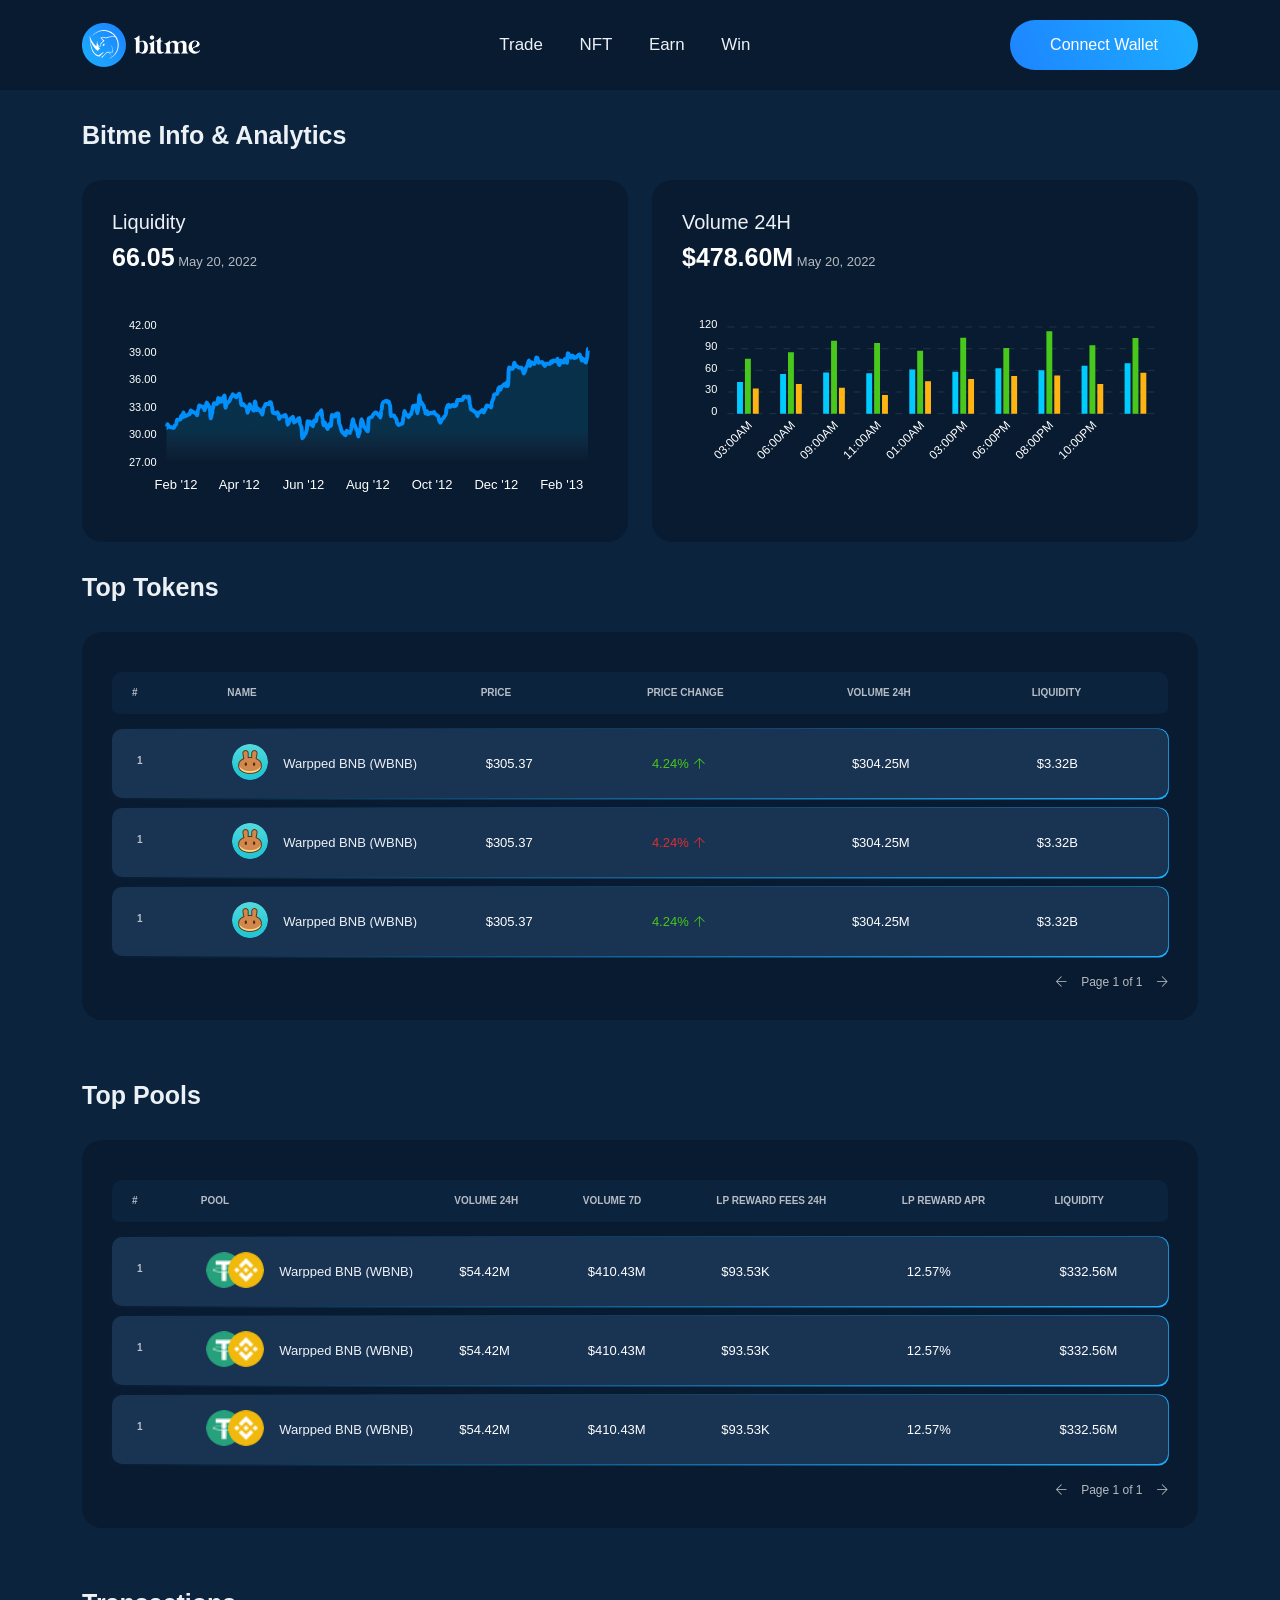
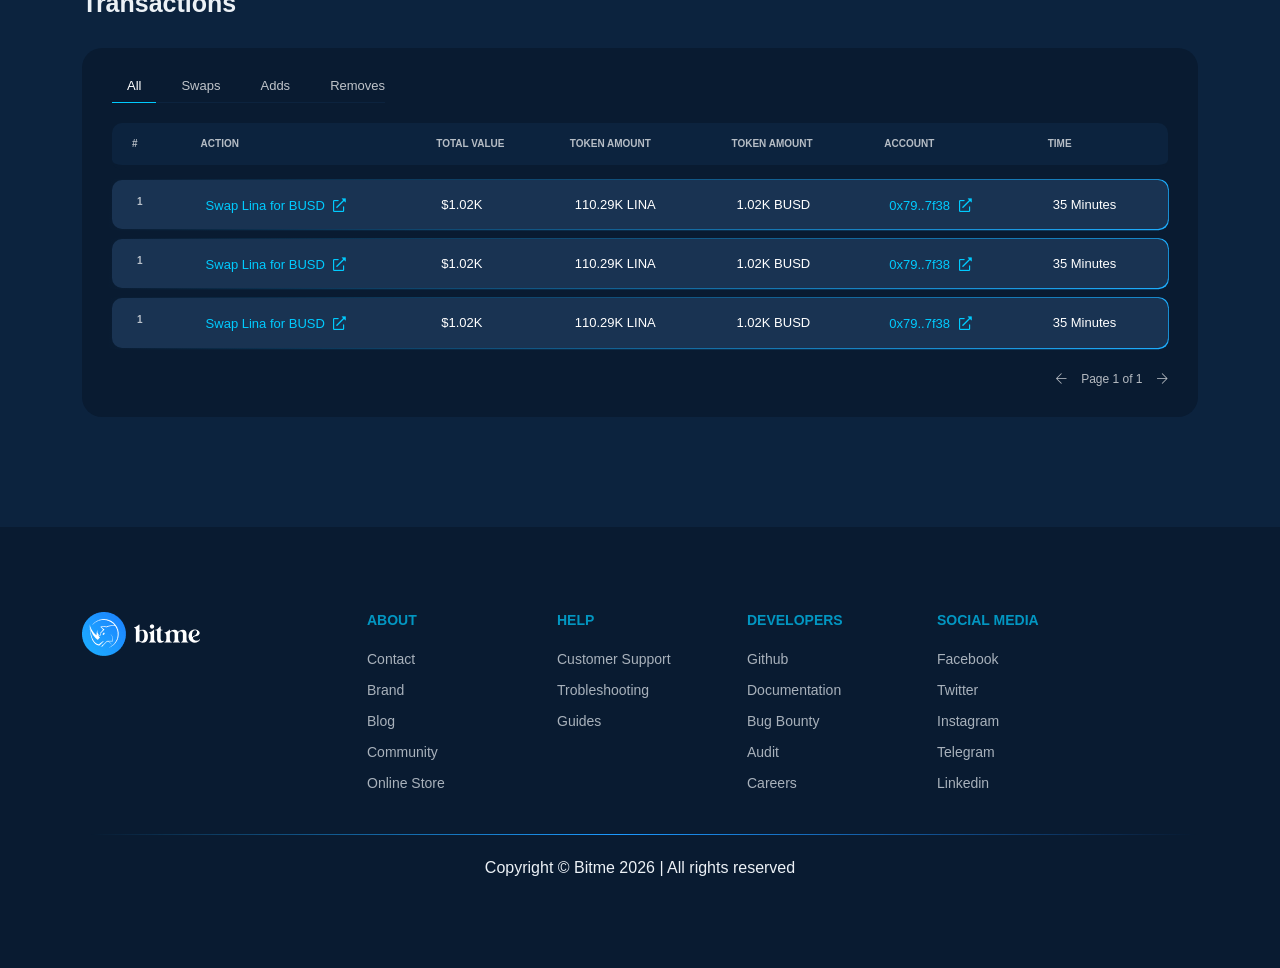
==== commit c2af4cfb: "bitme" ====
--- a/info.html
+++ b/info.html
@@ -13,6 +13,15 @@
     <link rel="stylesheet" href="assets/css/fontawesome-all.min.css">
     <link rel="stylesheet" href="assets/css/nice-select.css">
     <link rel="stylesheet" href="assets/css/style.css">
+    <style>
+        .apexcharts-tooltip.apexcharts-theme-light {
+            color: #000000;
+        }
+        
+        span.apexcharts-legend-marker {
+            display: none;
+        }
+    </style>
 </head>
 
 <body>
@@ -63,7 +72,7 @@
                     </div>
                 </div>
             </div>
-            <div class="row">
+            <div class="row mb-30">
                 <div class="col-md-6">
                     <div class="page_card">
                         <div class="chart_title">
@@ -76,10 +85,10 @@
                 <div class="col-md-6">
                     <div class="page_card">
                         <div class="chart_title">
-                            <h4>Liquidity</h4>
+                            <h4>Volume 24H</h4>
                             <p><strong>$478.60M</strong> May 20, 2022</p>
                         </div>
-                        <div id="chart-3"></div>
+                        <div id="chart-4"></div>
                     </div>
                 </div>
             </div>
--- a/assets/css/style.css
+++ b/assets/css/style.css
@@ -1810,6 +1810,13 @@
   font-size: 14px;
   color: #00CBFF;
   cursor: pointer;
+  -webkit-transition: all .3s ease-in-out;
+  transition: all .3s ease-in-out;
+}
+
+.swap_card_item_exchange #icon:hover {
+  background-color: #00CBFF;
+  color: white;
 }
 
 .swap_card_item_exchange #icon img {
@@ -1953,14 +1960,16 @@
 
 .swap > .row,
 .limit > .row,
-.liquidity > .row {
+.liquidity > .row,
+.mb-30 {
   margin-bottom: -30px;
 }
 
 @media only screen and (max-width: 767px) {
   .swap > .row,
   .limit > .row,
-  .liquidity > .row {
+  .liquidity > .row,
+  .mb-30 {
     margin-bottom: -20px;
   }
 }
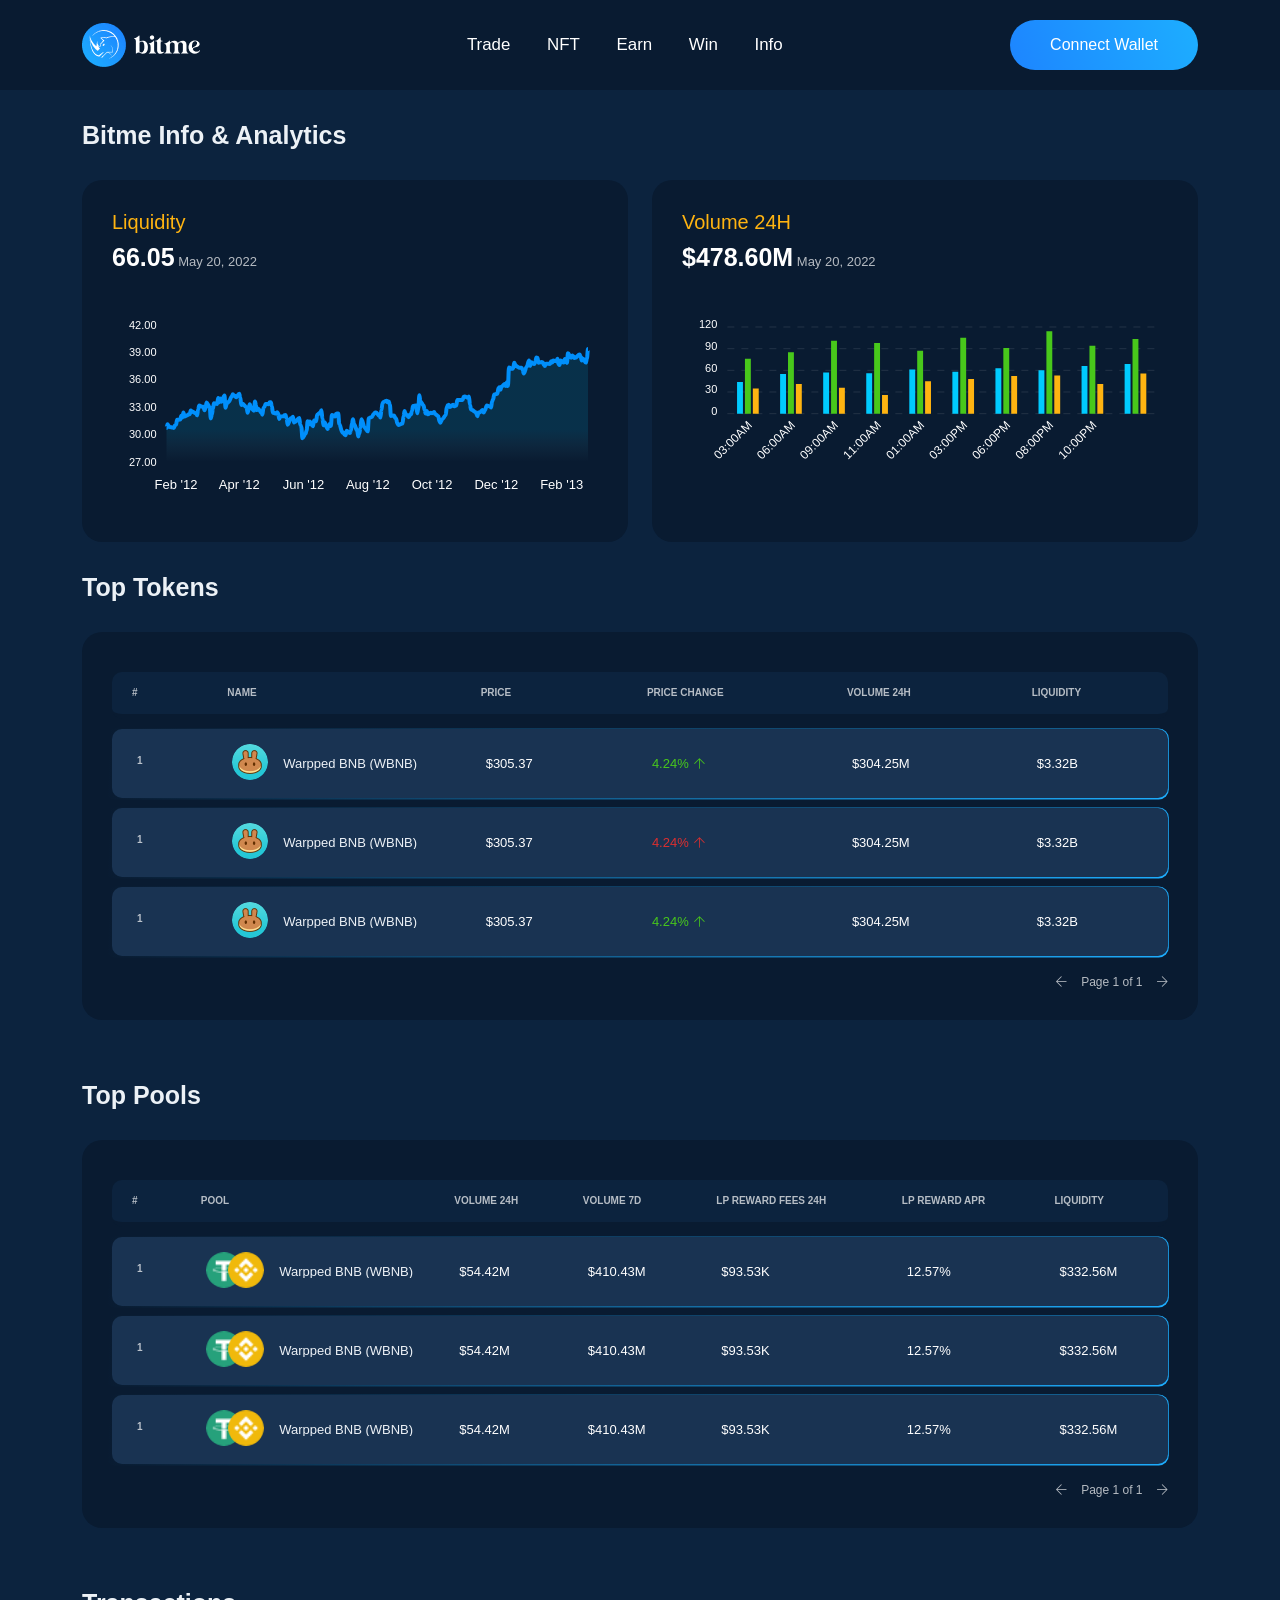
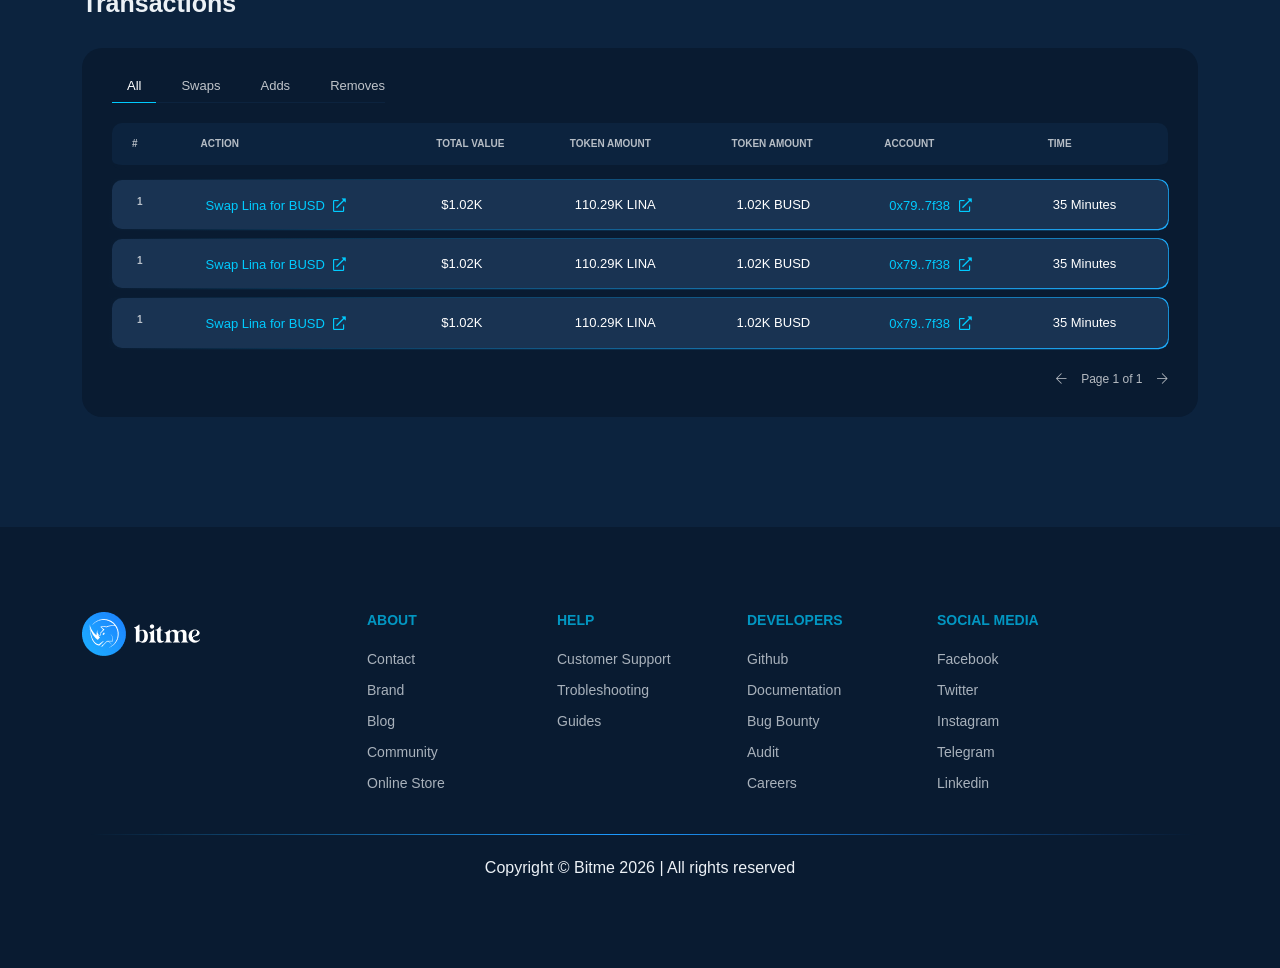
==== commit dfed25df: "bitme" ====
--- a/info.html
+++ b/info.html
@@ -13,18 +13,17 @@
     <link rel="stylesheet" href="assets/css/fontawesome-all.min.css">
     <link rel="stylesheet" href="assets/css/nice-select.css">
     <link rel="stylesheet" href="assets/css/style.css">
-    <style>
-        .apexcharts-tooltip.apexcharts-theme-light {
-            color: #000000;
-        }
-        
-        span.apexcharts-legend-marker {
-            display: none;
-        }
-    </style>
 </head>
 
 <body>
+
+    <!-- prelaoder  -->
+    <div id='preloader'>
+        <div id='status'>
+            <img src='assets/img/loading.gif' alt='LOADING....!!!!!' />
+        </div>
+    </div>
+    <!-- prelaoder  -->
 
     <!-- Header Start -->
     <header class="header-area">
@@ -39,16 +38,19 @@
                 <div class="collapse navbar-collapse" id="navbarText">
                     <ul class="navbar-nav main-menu pt-4 pt-lg-0 mb-2 mb-lg-0">
                         <li class="nav-item active">
-                            <a class="nav-link" href="#">Trade</a>
+                            <a class="nav-link" href="swap.html">Trade</a>
                         </li>
                         <li class="nav-item">
                             <a class="nav-link" href="#roadmap">NFT</a>
                         </li>
                         <li class="nav-item">
-                            <a class="nav-link" href="#">Earn</a>
+                            <a class="nav-link" href="earn.html">Earn</a>
                         </li>
                         <li class="nav-item">
                             <a class="nav-link" href="#">Win</a>
+                        </li>
+                        <li class="nav-item">
+                            <a class="nav-link" href="info.html">Info</a>
                         </li>
 
                         <div class="menu-btn">
--- a/assets/css/style.css
+++ b/assets/css/style.css
@@ -15,6 +15,24 @@
   background-color: #0c233e;
 }
 
+:root {
+  /*Font Size var*/
+  --font-size-one: 61px;
+  --font-size-two: 39px;
+  --font-size-three: 31px;
+  --font-size-four: 14px;
+  --font-size-five: 16px;
+  --font-size-six: 20px;
+  /*color code var*/
+  --color-white: #ffffff;
+  --color-one: #ecf1f5;
+  --color-two: #00cbff;
+  --color-three: #ecf1f6;
+  --color-four: #ffb411;
+  --color-five: #091b31;
+  --color-six: #0c233e;
+}
+
 html,
 body {
   height: 100%;
@@ -203,28 +221,6 @@
   margin-left: 10px;
 }
 
-#back_to_top {
-  display: inline-block;
-  width: 40px;
-  height: 40px;
-  line-height: 40px;
-  text-align: center;
-  position: fixed;
-  font-size: var(--font-size-nine);
-  color: #1c1c1c;
-  bottom: 30px;
-  right: 30px;
-  opacity: 0;
-  visibility: hidden;
-  z-index: 1000;
-  border-radius: 50%;
-}
-
-#back_to_top.show {
-  opacity: 1;
-  visibility: visible;
-}
-
 #preloader {
   position: fixed;
   top: 0;
@@ -234,6 +230,17 @@
   background-color: #f7f7f7;
   z-index: 99999999999999;
   height: 100%;
+  width: 100%;
+  display: -webkit-box;
+  display: -ms-flexbox;
+  display: flex;
+  -webkit-box-align: center;
+      -ms-flex-align: center;
+          align-items: center;
+  -webkit-box-pack: center;
+      -ms-flex-pack: center;
+          justify-content: center;
+  display: none;
 }
 
 .section_padding_bottom {
@@ -447,6 +454,24 @@
 
 .input-control-input::placeholder {
   color: #ECF1F6;
+}
+
+.apexcharts-tooltip.apexcharts-theme-light {
+  color: #000000;
+}
+
+span.apexcharts-legend-marker {
+  display: none;
+}
+
+.section-title span {
+  display: block;
+  color: var(--color-four);
+  margin-bottom: 20px;
+}
+
+.section-title h2 {
+  font-weight: 400;
 }
 
 .text-green {
@@ -888,6 +913,643 @@
 }
 
 /*=== HEADINGA AREA CSS END ===*/
+h1 {
+  font-size: var(--font-size-one);
+  color: var(--color-one);
+}
+
+h2 {
+  font-size: var(--font-size-two);
+}
+
+h2 span {
+  color: var(--color-two);
+}
+
+h3 {
+  font-size: var(--font-size-three);
+}
+
+h4 {
+  font-size: var(--font-size-four);
+  color: var(--color-four);
+}
+
+/**
+ * # \Hero-area
+ * ---------------------------------------------------------------------------------------------------- */
+.homepge p {
+  color: rgba(255, 255, 255, 0.7);
+  line-height: 150%;
+}
+
+.hero-area {
+  position: relative;
+  background: #0c233e;
+  background: -webkit-gradient(linear, left top, right top, from(#0c233e), color-stop(7%, #0c2440), color-stop(30%, #0c2745), color-stop(40%, #0e3358), color-stop(66%, #10487c), color-stop(85%, #0f365e), to(#0d3259));
+  background: linear-gradient(90deg, #0c233e 0%, #0c2440 7%, #0c2745 30%, #0e3358 40%, #10487c 66%, #0f365e 85%, #0d3259 100%);
+  padding-top: 175px;
+  padding-bottom: 80px;
+}
+
+.hero-content-area-wrapper {
+  position: relative;
+  z-index: 9;
+}
+
+.hero-area p {
+  font-size: var(--font-size-six);
+  line-height: 150%;
+  margin-top: 20px;
+}
+
+.buttons-area {
+  margin-top: 40px;
+  display: -webkit-box;
+  display: -ms-flexbox;
+  display: flex;
+  gap: 17px;
+  -webkit-box-align: center;
+      -ms-flex-align: center;
+          align-items: center;
+}
+
+.counter-area {
+  margin-top: 73px;
+}
+
+.count-number {
+  color: var(--color-two);
+}
+
+.counter-area p {
+  font-size: var(--font-size-five);
+  margin-top: 10px;
+}
+
+.hero-right-img {
+  text-align: right;
+  position: relative;
+}
+
+.hero-right-img img {
+  max-width: 600px;
+  position: relative;
+  z-index: 9;
+}
+
+@media only screen and (min-width: 992px) and (max-width: 1199px) {
+  .hero-right-img img {
+    max-width: 100%;
+  }
+}
+
+@media only screen and (min-width: 768px) and (max-width: 991px) {
+  .hero-right-img img {
+    max-width: 100%;
+  }
+}
+
+.hero-right-img .hero-star-1 {
+  position: absolute;
+  left: 130px;
+  max-width: 102px;
+  animation: jumpInfinite 3s infinite;
+  -webkit-animation: jumpInfinite 3s infinite;
+  transition: all .3s ease-in-out;
+  -webkit-transition: all .3s ease-in-out;
+  -moz-transition: all .3s ease-in-out;
+  -ms-transition: all .3s ease-in-out;
+  -o-transition: all .3s ease-in-out;
+}
+
+.hero-right-img .hero-star-2 {
+  position: absolute;
+  left: auto;
+  right: 90px;
+  bottom: 80px;
+  max-width: 52px;
+  animation: star-2 4s infinite;
+  -webkit-animation: star-2 4s infinite;
+  transition: all .5s ease-in-out;
+  -webkit-transition: all .5s ease-in-out;
+  -moz-transition: all .5s ease-in-out;
+  -ms-transition: all .5s ease-in-out;
+  -o-transition: all .5s ease-in-out;
+}
+
+@-webkit-keyframes jumpInfinite {
+  0% {
+    left: 130px;
+  }
+  50% {
+    left: 150px;
+  }
+  100% {
+    left: 130px;
+  }
+}
+
+@keyframes jumpInfinite {
+  0% {
+    left: 130px;
+  }
+  50% {
+    left: 150px;
+  }
+  100% {
+    left: 130px;
+  }
+}
+
+@-webkit-keyframes star-2 {
+  0% {
+    right: 90px;
+  }
+  50% {
+    right: 60px;
+  }
+  100% {
+    right: 90px;
+  }
+}
+
+@keyframes star-2 {
+  0% {
+    right: 90px;
+  }
+  50% {
+    right: 60px;
+  }
+  100% {
+    right: 90px;
+  }
+}
+
+/**
+ * # Service Style Start
+ * 
+ * ------------------------------------------------------------------------------- */
+.services-area {
+  position: relative;
+  z-index: 3;
+  padding-top: 84px;
+  padding-bottom: 160px;
+}
+
+img.s-bg {
+  position: absolute;
+  width: 100%;
+  height: 122%;
+  left: 0;
+  bottom: -5px;
+  z-index: -1;
+}
+
+.single-service-area {
+  background: -webkit-gradient(linear, left top, left bottom, from(#193352), to(rgba(25, 51, 82, 0)));
+  background: linear-gradient(180deg, #193352 0%, rgba(25, 51, 82, 0) 100%);
+  padding: 35px;
+  border-radius: 20px;
+}
+
+.single-service-area h3 {
+  font-size: 25px;
+  margin-bottom: 15px;
+}
+
+.single-service-area p {
+  margin-bottom: 35px;
+}
+
+.single-service-area img {
+  max-width: 55px;
+  margin-top: 17px;
+}
+
+/**
+ * # Ecosystem Area Style Start
+ * 
+ * ------------------------------------------------------------------------------- */
+.ecosystem-area {
+  background-color: var(--color-five);
+  padding-top: 70px;
+  padding-bottom: 70px;
+  position: relative;
+}
+
+.ecosystem-area:after {
+  position: absolute;
+  content: "";
+  right: 20%;
+  bottom: -61px;
+  width: 122px;
+  height: 122px;
+  background-image: url(../img/bitme-circle.png);
+}
+
+.echosystem-right-area img {
+  max-width: 572px;
+}
+
+@media only screen and (min-width: 992px) and (max-width: 1199px) {
+  .echosystem-right-area img {
+    max-width: 100%;
+  }
+}
+
+@media only screen and (max-width: 991px) {
+  .echosystem-right-area img {
+    max-width: 100%;
+  }
+}
+
+.echosystem-right-area {
+  text-align: right;
+}
+
+.ecosystem-content-area h2 {
+  font-weight: 400;
+}
+
+.ecosystem-content-area h2 span {
+  color: #00CBFF;
+}
+
+.ecosystem-content-area h4 {
+  font-size: var(--font-size-four);
+  font-weight: 400;
+  line-height: 120%;
+  color: #FFB411;
+}
+
+/**
+ * # Passive Income Crypto Style Start
+ * 
+ * ------------------------------------------------------------------------------- */
+.passive-income-crypto-area {
+  background-color: var(--color-six);
+  padding-top: 110px;
+  padding-bottom: 110px;
+}
+
+.top-farms-area .title {
+  padding-top: 55px;
+  padding-bottom: 70px;
+}
+
+.top-farms-services-boxs {
+  display: -ms-grid;
+  display: grid;
+  -ms-grid-columns: (minmax(205px, 1fr))[auto-fit];
+      grid-template-columns: repeat(auto-fit, minmax(205px, 1fr));
+  gap: 30px;
+}
+
+.single-tf-services-item {
+  border-radius: 20px;
+  background: -webkit-gradient(linear, left top, left bottom, from(#193352), to(rgba(25, 51, 82, 0)));
+  background: linear-gradient(180deg, #193352 0%, rgba(25, 51, 82, 0) 100%);
+  padding: 17px;
+}
+
+.single-tf-services-item h3 {
+  font-size: 25px;
+}
+
+.single-tf-services-item p {
+  color: #00CBFF;
+}
+
+.single-tf-services-item {
+  background: -webkit-gradient(linear, left top, left bottom, from(#193352), to(#0c233e));
+  background: linear-gradient(180deg, #193352 0%, #0c233e 100%);
+}
+
+.single-tf-services-item_gradian {
+  position: relative;
+  z-index: 1;
+}
+
+.single-tf-services-item_gradian::after {
+  content: "";
+  width: 101%;
+  height: 102%;
+  background: linear-gradient(92.9deg, rgba(29, 133, 255, 0) 0.35%, #1DAEFF 100%);
+  position: absolute;
+  top: 50%;
+  left: 50%;
+  z-index: -1;
+  border-radius: 20px;
+  -webkit-transform: translate(-50%, -50%);
+          transform: translate(-50%, -50%);
+  -webkit-box-sizing: border-box;
+          box-sizing: border-box;
+}
+
+/**
+ * # Bitme Worldround Style Start
+ * 
+ * ------------------------------------------------------------------------------- */
+.bitme-worldround-area {
+  background-color: var(--color-five);
+  padding-top: 50px;
+}
+
+.bitme-worldround-content-area {
+  padding-top: 160px;
+  padding-bottom: 140px;
+}
+
+.worldround-left-area img {
+  max-width: 580px;
+}
+
+@media only screen and (min-width: 992px) and (max-width: 1199px) {
+  .worldround-left-area img {
+    max-width: 100%;
+  }
+}
+
+@media only screen and (max-width: 991px) {
+  .worldround-left-area img {
+    max-width: 100%;
+  }
+}
+
+.single-service-count {
+  background: -webkit-gradient(linear, left top, left bottom, from(#193352), to(rgba(25, 51, 82, 0)));
+  background: linear-gradient(180deg, #193352 0%, rgba(25, 51, 82, 0) 100%);
+  border-radius: 20px;
+  padding: 25px 35px;
+  padding-bottom: 80px;
+}
+
+.single-service-count h3 {
+  font-size: var(--font-size-three);
+  color: var(--color-two);
+}
+
+.single-service-count p {
+  font-size: var(--font-size-four);
+}
+
+.row.service-counts-wrapper {
+  margin-bottom: -123px;
+}
+
+.home-footer {
+  padding-top: 166px !important;
+}
+
+@media screen and (min-width: 320px) and (max-width: 1170px) {
+  h1 {
+    font-size: calc(35px + 26 * ((100vw - 320px) / 1170));
+  }
+  h2 {
+    font-size: calc(26px + 11 * ((100vw - 320px) / 1170));
+  }
+  h3 {
+    font-size: calc(22px + 9 * ((100vw - 320px) / 1170)) !important;
+  }
+  p {
+    font-size: 15px;
+  }
+  .single-service-area {
+    padding: 25px;
+  }
+  .services-area {
+    padding-top: calc(60px + 20 * ((100vw - 320px) / 1170));
+    padding-bottom: calc(60px + 100 * ((100vw - 320px) / 1170));
+  }
+  .bitme-worldround-content-area {
+    padding-top: 10px;
+    padding-bottom: calc(60px + 80 * ((100vw - 320px) / 1170));
+  }
+  .single-service-area img {
+    max-width: 40px;
+  }
+  .hero-right-img .hero-star-2 {
+    bottom: 30px;
+  }
+  @-webkit-keyframes star-2 {
+    0% {
+      right: 0px;
+    }
+    50% {
+      right: 30px;
+    }
+    100% {
+      right: 0px;
+    }
+  }
+  @keyframes star-2 {
+    0% {
+      right: 0px;
+    }
+    50% {
+      right: 30px;
+    }
+    100% {
+      right: 0px;
+    }
+  }
+}
+
+@media only screen and (max-width: 991px) {
+  .hero-area p {
+    line-height: 1.5;
+  }
+  @-webkit-keyframes jumpInfinite {
+    0% {
+      left: 0px;
+    }
+    50% {
+      left: 30px;
+    }
+    100% {
+      left: 0px;
+    }
+  }
+  @keyframes jumpInfinite {
+    0% {
+      left: 0px;
+    }
+    50% {
+      left: 30px;
+    }
+    100% {
+      left: 0px;
+    }
+  }
+}
+
+/* max-width 992px, large screens */
+@media only screen and (max-width: 767px) {
+  .hero-right-img img {
+    max-width: calc(350px + 250 * ((100vw - 320px) / 768));
+  }
+  .hero-right-img {
+    text-align: center;
+    margin-bottom: 50px;
+  }
+  .ecosystem-area {
+    padding-top: 50px;
+  }
+  .bitme-worldround-area {
+    padding-top: 10px;
+  }
+  .hero-area {
+    padding-top: 125px;
+    padding-bottom: 40px;
+  }
+  .hero-area p {
+    font-size: 15px;
+  }
+  .hero-right-img .hero-star-1 {
+    top: 0px;
+  }
+  @-webkit-keyframes jumpInfinite {
+    0% {
+      left: 80px;
+    }
+    50% {
+      left: 110px;
+    }
+    100% {
+      left: 80px;
+    }
+  }
+  @keyframes jumpInfinite {
+    0% {
+      left: 80px;
+    }
+    50% {
+      left: 110px;
+    }
+    100% {
+      left: 80px;
+    }
+  }
+  @-webkit-keyframes star-2 {
+    0% {
+      right: 60px;
+    }
+    50% {
+      right: 30px;
+    }
+    100% {
+      right: 60px;
+    }
+  }
+  @keyframes star-2 {
+    0% {
+      right: 60px;
+    }
+    50% {
+      right: 30px;
+    }
+    100% {
+      right: 60px;
+    }
+  }
+}
+
+/* min-width 768px, medium screens */
+@media only screen and (max-width: 576px) {
+  img.s-bg {
+    display: none;
+  }
+  .services-area {
+    background: #0C233E;
+  }
+  .counter-area {
+    margin-top: 50px;
+    -webkit-box-pack: start !important;
+        -ms-flex-pack: start !important;
+            justify-content: start !important;
+  }
+  .counter-area .text-center {
+    text-align: left !important;
+  }
+  .top-farms-area .title {
+    padding-bottom: 40px;
+  }
+  @-webkit-keyframes jumpInfinite {
+    0% {
+      left: 10px;
+    }
+    50% {
+      left: -10px;
+    }
+    100% {
+      left: 10px;
+    }
+  }
+  @keyframes jumpInfinite {
+    0% {
+      left: 10px;
+    }
+    50% {
+      left: -10px;
+    }
+    100% {
+      left: 10px;
+    }
+  }
+  @-webkit-keyframes star-2 {
+    0% {
+      right: 60px;
+    }
+    50% {
+      right: 30px;
+    }
+    100% {
+      right: 60px;
+    }
+  }
+  @keyframes star-2 {
+    0% {
+      right: 60px;
+    }
+    50% {
+      right: 30px;
+    }
+    100% {
+      right: 60px;
+    }
+  }
+}
+
+@media only screen and (max-width: 480px) {
+  .buttons-area {
+    -webkit-box-align: start;
+        -ms-flex-align: start;
+            align-items: flex-start;
+    -webkit-box-orient: vertical;
+    -webkit-box-direction: normal;
+        -ms-flex-direction: column;
+            flex-direction: column;
+  }
+  .passive-income-crypto-area .buttons-area,
+  .bitme-worldround-content-area .buttons-area {
+    -webkit-box-orient: horizontal;
+    -webkit-box-direction: normal;
+        -ms-flex-direction: row;
+            flex-direction: row;
+  }
+  .passive-income-crypto-area {
+    padding-top: 80px;
+    padding-bottom: 80px;
+  }
+  .hero-right-img .hero-star-1 {
+    top: -20px;
+  }
+  .hero-right-img .hero-star-2 {
+    bottom: 10px;
+  }
+}
+
 /*=== form and pools css ===*/
 .banner_info {
   background: #193352;
